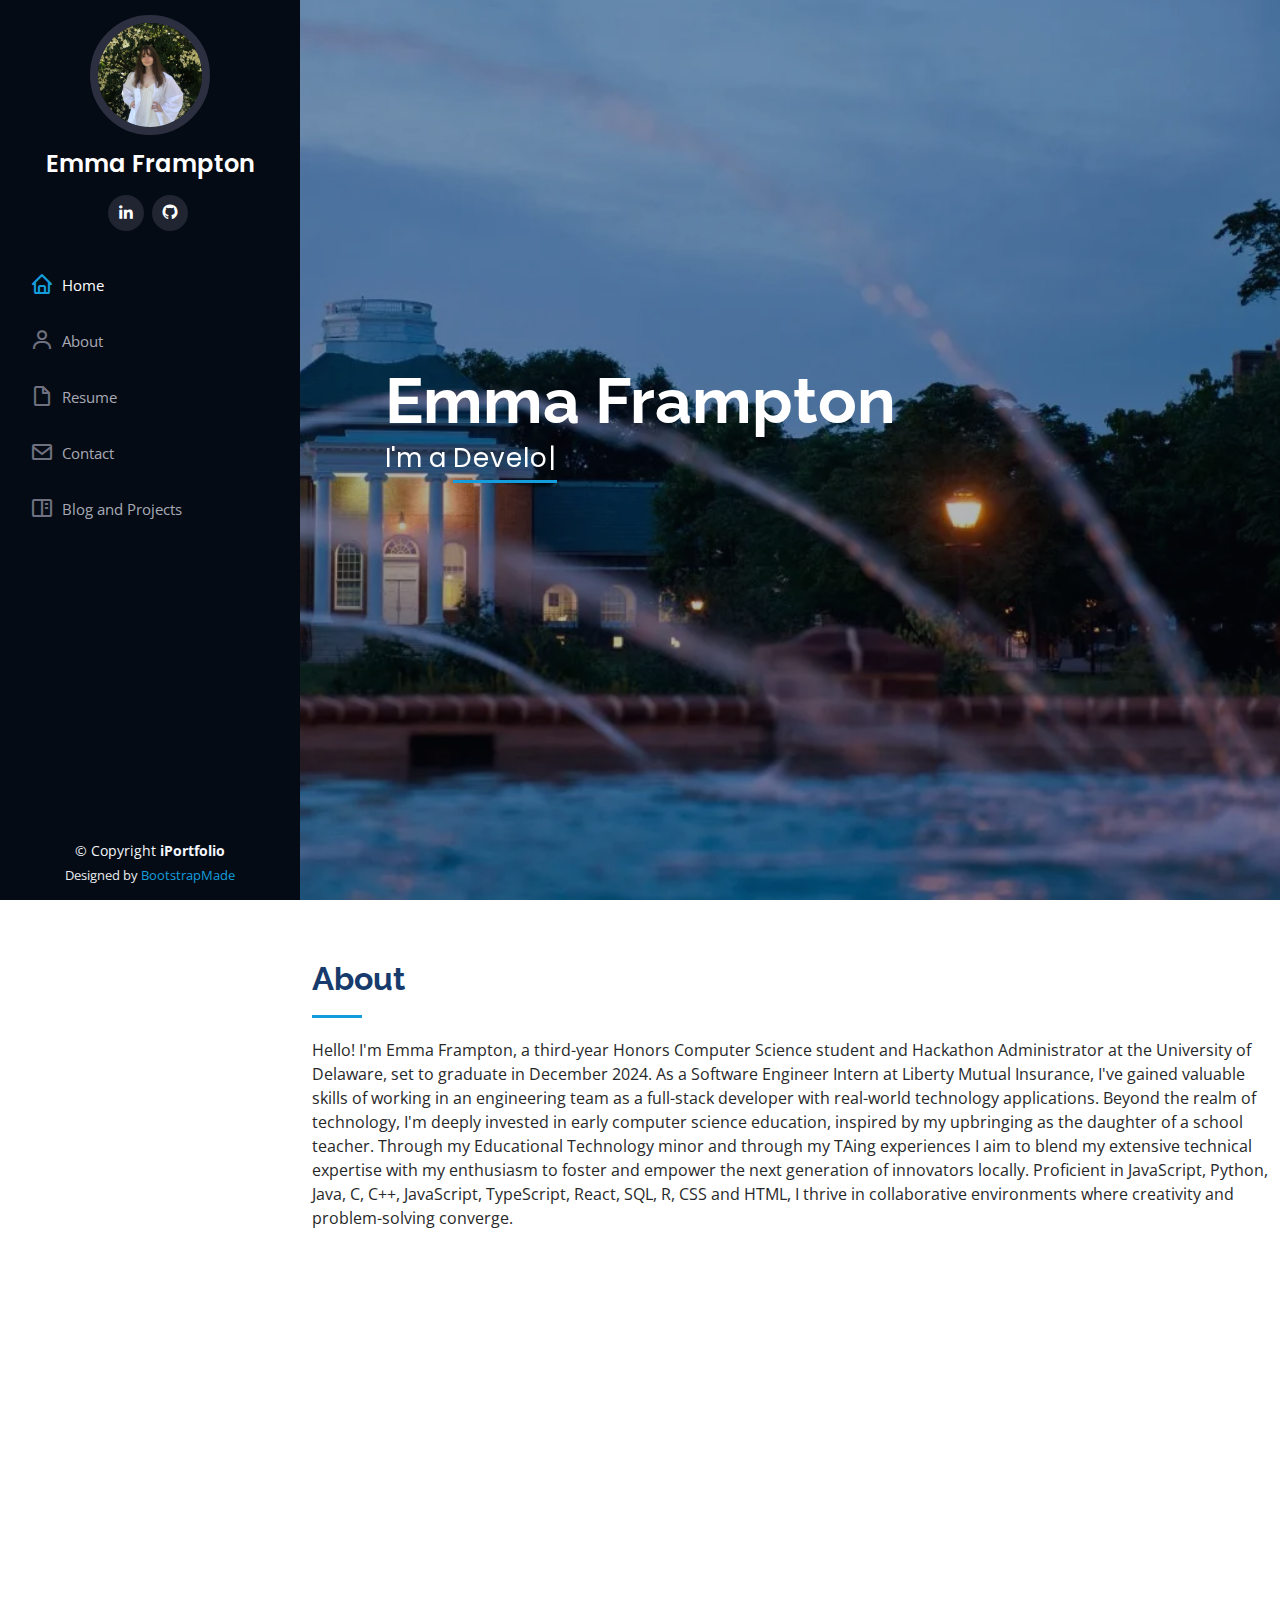
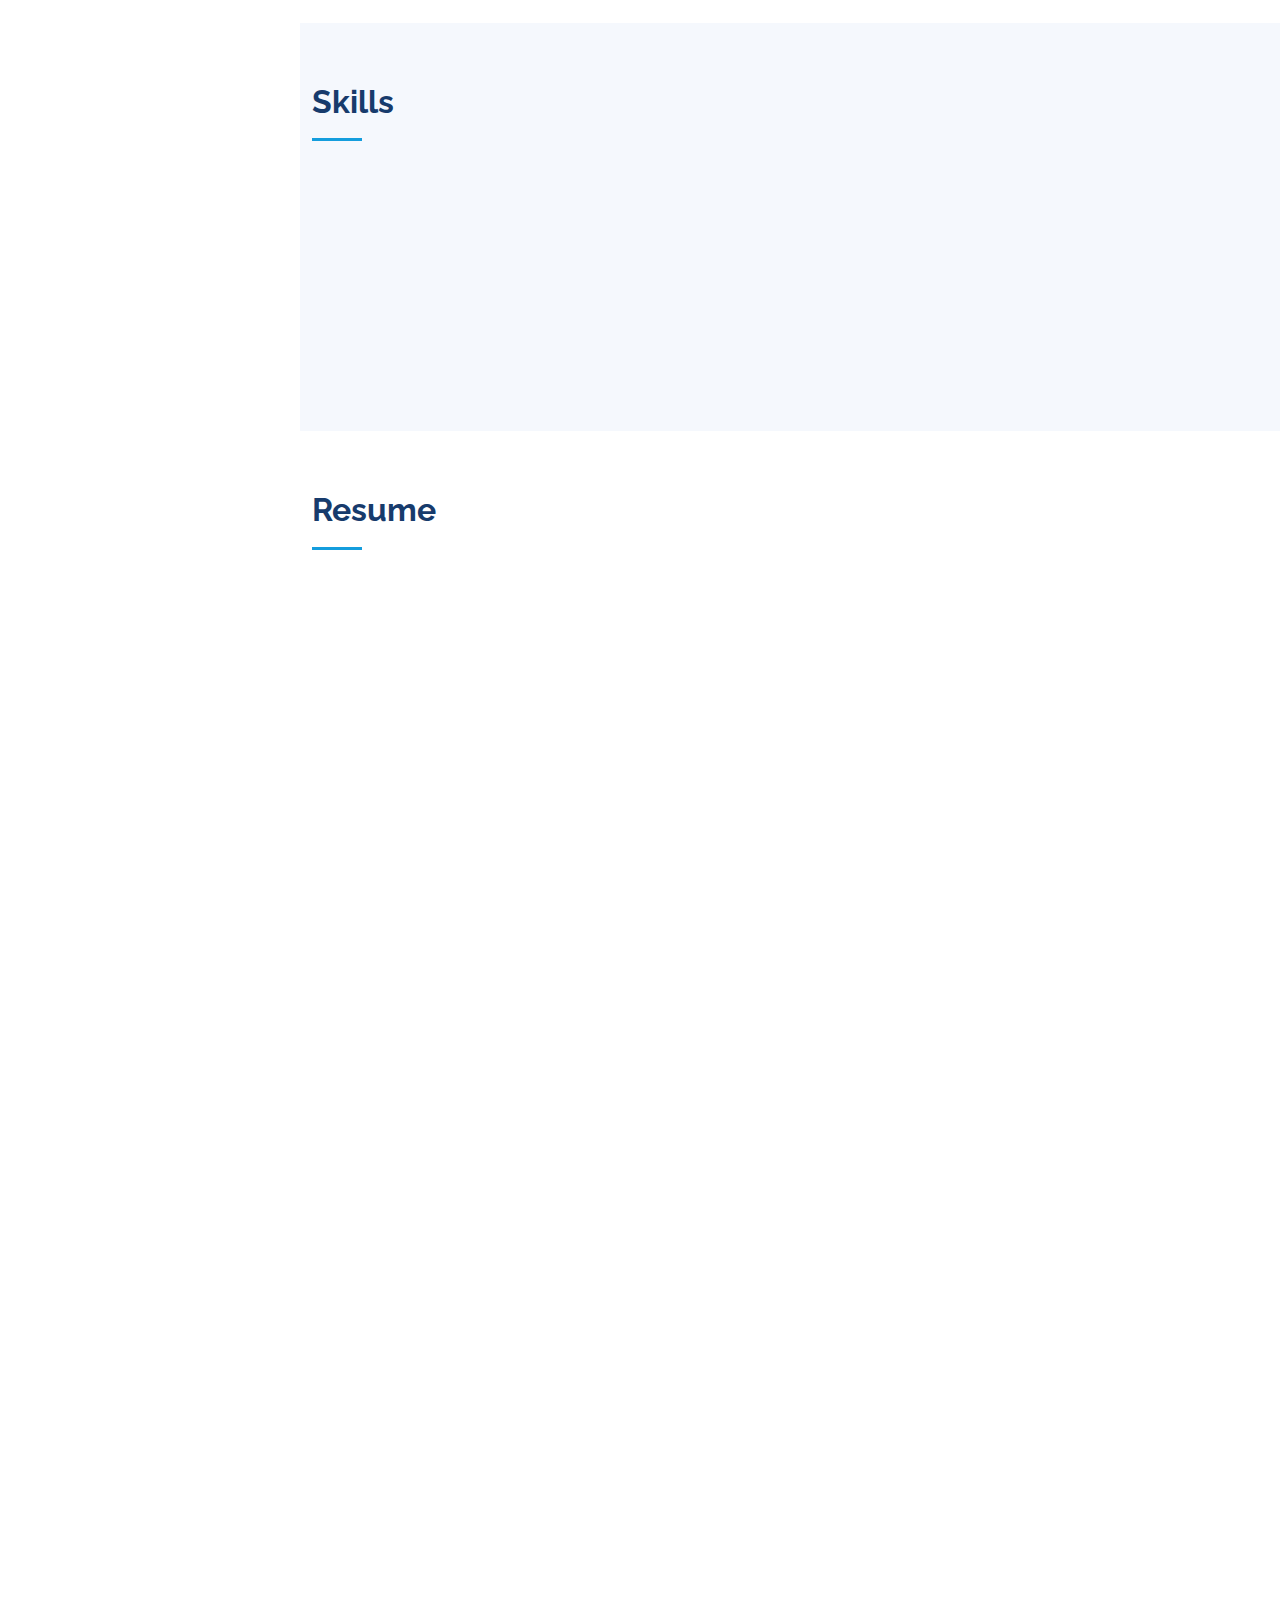
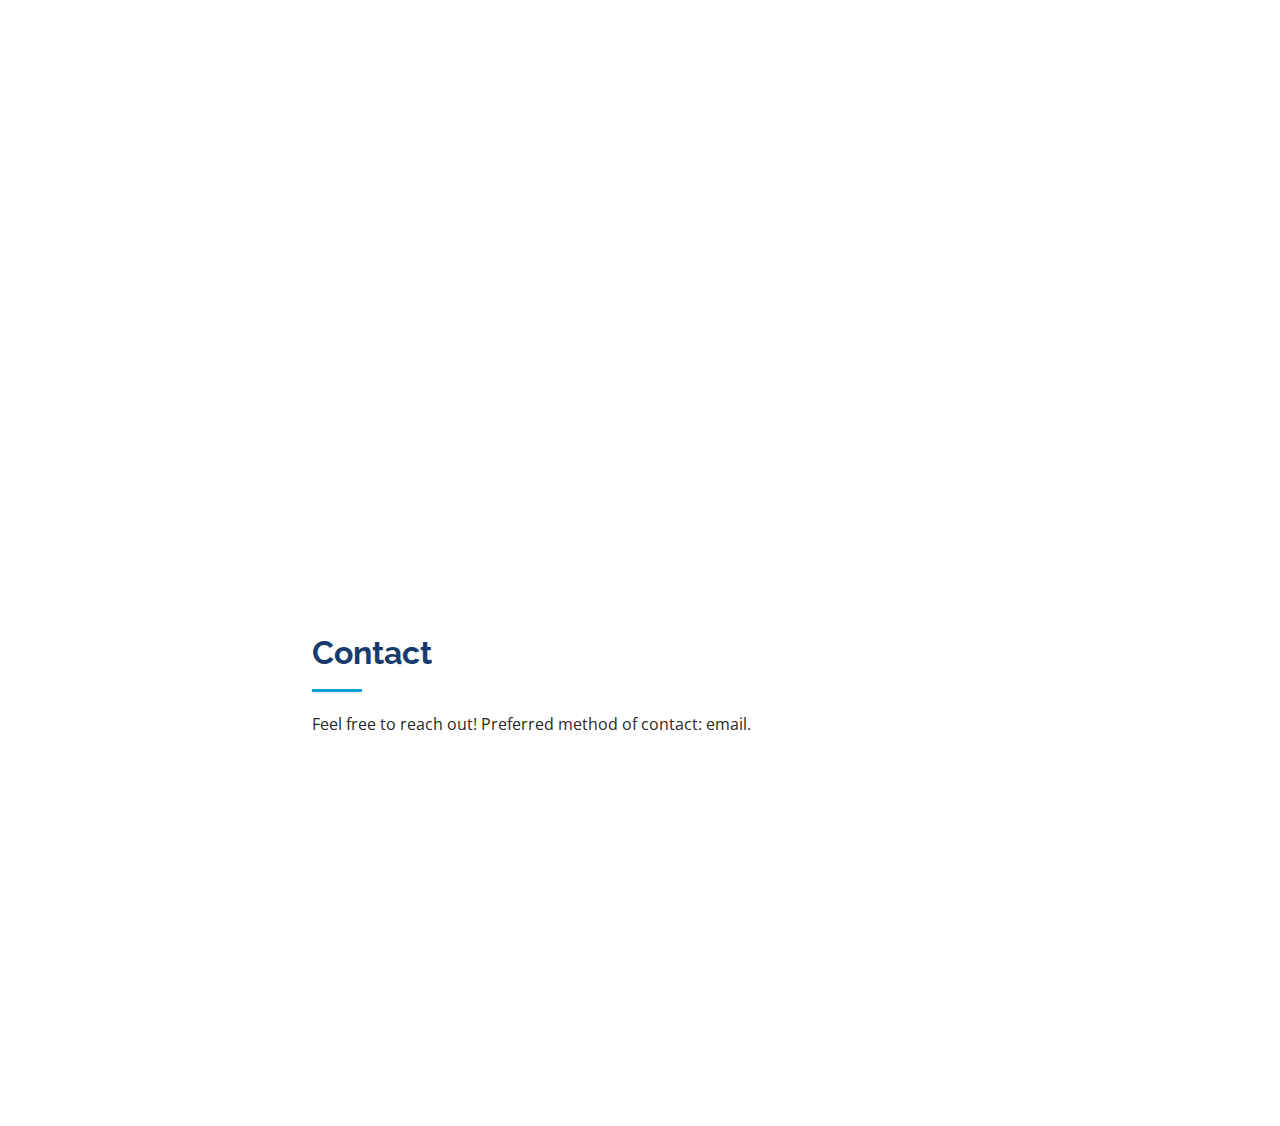
==== index.html @ 19842760 "fixed and updated resume pages" ====
<!DOCTYPE html>
<html lang="en">

<head>
  <meta charset="utf-8">
  <meta content="width=device-width, initial-scale=1.0" name="viewport">

  <title>Emma Frampton Website</title>
  <meta content="" name="description">
  <meta content="" name="keywords">

  <!-- Favicons -->
  <link href="assets/img/favicon.jpg" rel="icon">
  <link href="assets/img/apple-touch-icon.jpg" rel="apple-touch-icon">

  <!-- Google Fonts -->
  <link href="https://fonts.googleapis.com/css?family=Open+Sans:300,300i,400,400i,600,600i,700,700i|Raleway:300,300i,400,400i,500,500i,600,600i,700,700i|Poppins:300,300i,400,400i,500,500i,600,600i,700,700i" rel="stylesheet">

  <!-- Vendor CSS Files -->
  <link href="assets/vendor/aos/aos.css" rel="stylesheet">
  <link href="assets/vendor/bootstrap/css/bootstrap.min.css" rel="stylesheet">
  <link href="assets/vendor/bootstrap-icons/bootstrap-icons.css" rel="stylesheet">
  <link href="assets/vendor/boxicons/css/boxicons.min.css" rel="stylesheet">
  <link href="assets/vendor/glightbox/css/glightbox.min.css" rel="stylesheet">
  <link href="assets/vendor/swiper/swiper-bundle.min.css" rel="stylesheet">
  
  <!-- Template Main CSS File -->
  <link href="assets/css/style.css" rel="stylesheet">

  <!-- =======================================================
  * Template Name: iPortfolio - v3.9.0
  * Template URL: https://bootstrapmade.com/iportfolio-bootstrap-portfolio-websites-template/
  * Author: BootstrapMade.com
  * License: https://bootstrapmade.com/license/
  ======================================================== -->
</head>

<body>

  <!-- ======= Mobile nav toggle button ======= -->
  <i class="bi bi-list mobile-nav-toggle d-xl-none"></i>

  <!-- ======= Header ======= -->
  <header id="header">
    <div class="d-flex flex-column">

      <div class="profile">
        <img src="assets/img/profile-img.jpg" alt="" class="img-fluid rounded-circle">
        <h1 class="text-light"><a href="index.html">Emma Frampton</a></h1>
        <div class="social-links mt-3 text-center">
          <!-- <a href="#" class="instagram"><i class="bx bxl-instagram"></i></a> -->
          <a href="https://www.linkedin.com/in/emmaframpton/" class="linkedin"><i class="bx bxl-linkedin"></i></a>
          <a href="https://github.com/emmaframpton" class="github"><i class="bx bxl-github"></i></a>
        </div>
      </div>

      <nav id="navbar" class="nav-menu navbar">
        <ul>
          <li><a href="#hero" class="nav-link scrollto active"><i class="bx bx-home"></i> <span>Home</span></a></li>
          <li><a href="#about" class="nav-link scrollto"><i class="bx bx-user"></i> <span>About</span></a></li>
          <li><a href="#resume" class="nav-link"  class="nav-link scrollto"><i class="bx bx-file-blank"></i> <span>Resume</span></a></li>
          <!-- <li><a href="#blog" class="nav-link scrollto"><i class="bx bx-book-content"></i> <span>Blog</span></a></li> -->
          <li><a href="#contact" class="nav-link scrollto"><i class="bx bx-envelope"></i> <span>Contact</span></a></li>
          <li class="nav-item"><a class="nav-link" href="blog.html"><i class="bx bx-book-content"></i>Blog and Projects</a></li>
        </ul>
      </nav><!-- .nav-menu -->
    </div>
  </header><!-- End Header -->

  <!-- ======= Hero Section ======= -->
  <section id="hero" class="d-flex flex-column justify-content-center align-items-center">
    <div class="hero-container" data-aos="fade-in">
      <h1>Emma Frampton</h1>
      <p>I'm a <span class="typed" data-typed-items="Developer, Leader, Student, Computer Scientist"></span></p>
    </div>
  </section><!-- End Hero -->

  <main id="main">

    <!-- ======= About Section ======= -->
    <section id="about" class="about">
      <div class="container">

        <div class="section-title">
          <h2>About</h2>
          <p>Hello! I'm Emma Frampton, a third-year Honors Computer Science student and Hackathon Administrator at the University of Delaware, set to graduate in December 2024. 

            As a Software Engineer Intern at Liberty Mutual Insurance, I've gained valuable skills of working in an engineering team as a full-stack developer with real-world technology applications. Beyond the realm of technology, I'm deeply invested in early computer science education, inspired by my upbringing as the daughter of a school teacher. Through my Educational Technology minor and through my TAing experiences I aim to blend my extensive technical expertise with my enthusiasm to foster and empower the next generation of innovators locally.
            
            Proficient in JavaScript, Python, Java, C, C++, JavaScript, TypeScript, React, SQL, R, CSS and HTML, I thrive in collaborative environments where creativity and problem-solving converge. 
            </p>
        </div>

        <div class="row">
          <div class="col-lg-4" data-aos="fade-right">
            <img src="assets/img/profile-img.jpg" class="img-fluid" alt="">
          </div>
          <div class="col-lg-8 pt-4 pt-lg-0 content" data-aos="fade-left">
            <h3>Computer Scientist &amp; Web Developer.</h3>
            <p class="fst-italic">

            </p>
            <div class="row">
              <div class="col-lg-6">
                <ul>
                  <li><i class="bi bi-chevron-right"></i> <strong>Degree:</strong> <span>Computer Science B.S.</span></li>
                  <li><i class="bi bi-chevron-right"></i> <strong>Minor:</strong> <span>Educational Tecnology</span></li>
                </ul>
              </div>
              <div class="col-lg-6">
                <ul>
                  <li><i class="bi bi-chevron-right"></i> <strong>CPUs:</strong> <span><a href="https://sites.google.com/udel.edu/cpus/about-us">Newsletter Editor</a></span></li>
                  <li><i class="bi bi-chevron-right"></i> <strong>ACM-W:</strong> <span><a href="https://www.instagram.com/acmwud/?img_index=1">Vice President</a></span></li>
                </ul>
              </div>
            </div>
            <p>
              CPUs: Computing Promotions Undergraduate squad. ACM-W: Association for Computing Machinery - Women's Council.
            </p>
          </div>
        </div>

      </div>
    </section><!-- End About Section -->

    <!-- ======= Skills Section ======= -->
    <section id="skills" class="skills section-bg">
      <div class="container">

        <div class="section-title">
          <h2>Skills</h2>
        </div>

        <div class="row skills-content">

          <div class="col-lg-6" data-aos="fade-up">

            <div class="progress">
              <span class="skill">Python <i class="val">95%</i></span>
              <div class="progress-bar-wrap">
                <div class="progress-bar" role="progressbar" aria-valuenow="95" aria-valuemin="0" aria-valuemax="100"></div>
              </div>
            </div>

            <div class="progress">
              <span class="skill">Java <i class="val">90%</i></span>
              <div class="progress-bar-wrap">
                <div class="progress-bar" role="progressbar" aria-valuenow="90" aria-valuemin="0" aria-valuemax="100"></div>
              </div>
            </div>

            <div class="progress">
              <span class="skill">C <i class="val">75%</i></span>
              <div class="progress-bar-wrap">
                <div class="progress-bar" role="progressbar" aria-valuenow="75" aria-valuemin="0" aria-valuemax="100"></div>
              </div>
            </div>

          </div>

          <div class="col-lg-6" data-aos="fade-up" data-aos-delay="100">

            <div class="progress">
              <span class="skill">Google Suites <i class="val">100%</i></span>
              <div class="progress-bar-wrap">
                <div class="progress-bar" role="progressbar" aria-valuenow="100" aria-valuemin="0" aria-valuemax="100"></div>
              </div>
            </div>
            
            <div class="progress">
              <span class="skill">JavaScript <i class="val">85%</i></span>
              <div class="progress-bar-wrap">
                <div class="progress-bar" role="progressbar" aria-valuenow="85" aria-valuemin="0" aria-valuemax="100"></div>
              </div>
            </div>

            <div class="progress">
              <span class="skill">HTML <i class="val">75%</i></span>
              <div class="progress-bar-wrap">
                <div class="progress-bar" role="progressbar" aria-valuenow="75" aria-valuemin="0" aria-valuemax="100"></div>
              </div>
            </div>

          </div>

        </div>

      </div>
    </section><!-- End Skills Section -->

    <!-- ======= Resume Section ======= -->
    <section id="resume" class="resume">
      <div class="container">

        <div class="section-title">
          <h2>Resume</h2>
          <p></p>
        </div>

        <div class="row">
          <div class="col-lg-6" data-aos="fade-up">
            <h3 class="resume-title">Summary</h3>
            <div class="resume-item pb-0">
              <h4>Emma Frampton</h4>
              <p><em>Analytical and driven University of Delaware Honors College rising-senior, Current AAA Insurance Quality Assurance Engineer Intern. Computer Science Major. Experience in research, leadership, programming, community building, and engineering.  Demonstrates effective analytical, organizational, and problem-solving skills.</em></p>
              <ul>
                <li>Wilmington, DE</li>
                <li><a href="https://www.linkedin.com/in/emmaframpton/">LinkedIn</a></li>
                <li><a href="mailto:eframpt@udel.edu">eframpt@udel.edu</a></li>
              </ul>
            </div>
            <h3 class="resume-title">Education</h3>
            <div class="resume-item">
              <h4>Honors Bachelor of Science in Computer Science</h4>
              <h5>2021 - 2024</h5>
              <p><em>University of Delaware, Newark, DE</em></p>
              <p>Minor in Educational Technology</p>
              <li><i class="bi bi-chevron-right"></i> <strong>GPA:</strong> <span>3.82</span></li>
            </div>
            <h3 class="resume-title">Professional Experience</h3>
            <div class="resume-item">
              <h4>Quality Assurance Engineering Intern</h4>
              <h5>May 2024 - Present</h5>
              <p><em>CSAA Insurance Group (AAA Insurer), Wilmington, DE</em></p>
              <ul>
                <li>Working on the Billing and Claims services Mobilitas team</li>
                </ul>
            </div>
            <div class="resume-item">
              <h4>Software Engineering Intern</h4>
              <h5>June 2023 - August 2023</h5>
              <p><em>Liberty Mutual Insurance, Portsmouth, NH</em></p>
              <ul>
                <li>Spearheaded donor relations, secured $85,000 in contributions for the department through individual meetings</li>
                <li>Orchestrated monthly newsletters showcasing department achievements, upcoming community events, and valuable
                  resources for over 750 Computer Science and Information Sciences students and faculty
                </li>
                <li>Led tours for prospective College of Engineering students, providing informative guidance, and addressing inquiries                  </li>
              </ul>
          </div>
          </div>
          <div class="col-lg-6" data-aos="fade-up" data-aos-delay="100">
            <h3 class="resume-title">Professional Experience</h3>
            <div class="resume-item">
                <h4>Hackathon Administrator and Newsletter Manager</h4>
                <h5>April 2022 - Present</h5>
                <p><em>Computing Promotions Undergrad Squad (CPUs), Department of Computer & Information Sciences, Newark, DE</em></p>
                <ul>
                  <li>Spearheaded donor relations, secured $85,000 in contributions for the department through individual meetings</li>
                    <li>Orchestrated monthly newsletters showcasing department achievements, upcoming community events, and valuable
                      resources for over 750 Computer Science and Information Sciences students and faculty
                    </li>
                    <li>Led tours for prospective College of Engineering students, providing informative guidance, and addressing inquiries                  </li>
                  </ul>
              </div>
            <div class="resume-item">
              <h4>Undergraduate Researcher at the Computational Research and Programming Lab</h4>
              <h5>August 2022 - January 2023</h5>
              <p><em>OpenACC Validation & Verification Testsuite (OVV OpenACC V&V), Newark, DE</em></p>
              <ul>
                <li>Building a validation and a verification testsuite for the OpenACC Programming Model, tests for parallel compiler and runtime
                  errors rigorously, reports errors, and re-tests newer compiler versions for fixes</li>
                <li>Proofreads technically written research papers and posters</li>
              </ul>
            </div>
            <div class="resume-item">
              <h4>Honors Teaching Assistant</h4>
              <h5>August 2022 - Present</h5>
              <p><em>Department of Computer & Information Sciences, Newark, DE</em></p>
              <ul>
                <li>Leads a weekly labs for CISC108 Honors: Introduction to Computer Science (Python) for Computer Science majors</li>
                <li>Provides weekly office hours, leads a 75 minute lectured lab demonstration weekly, and grades Python activities and projects</li>
              </ul>
            </div>
            <div class="resume-item">
              <h4>Undergraduate Research Assisstant</h4>
              <h5>January 2022 - May 2022</h5>
              <p><em>SLAM Lab, Newark, DE</em></p>
              <ul>
                <li>Adapted and developed Java and Python (pandas, openpyxl) scripts for lab data number crunching</li>
                <li>Created documented tutorials to teach and allow non-technical students to run number crunching processes in the future</li>
                <li>Coded language video trials using Datavyu and ran four different types of virtual language learning studies</li>
              </ul>
            </div>
          </div>
        </div>

      </div>
    </section><!-- End Resume Section -->

    <!-- ======= About Me Section ======= -->
  <!-- 
    <section id="portfolio" class="portfolio section-bg">
      <div class="container">

        <div class="section-title">
          <h2>About me</h2>
          <p>Outside of programming, I enjoy all things food. I am almost always planning a meal, eating out with friends, or
            stress-baking cookies. <strong>Fun fact</strong>, I was almost was a music major with a concentration in Oboe 
            Performance before I took my first Computer Science class and fell in love with computing. I am very interested 
            in music analytics and frequently share music with friends through a platform called <a href="https://www.last.fm/user/emmaframpt">Last.fm</a>. 
            Finally, I enjoy spending time outside biking, reading in a hammock, or hiking. I am hoping to go on a
             100km cycling marathon this upcoming summer!</p>
        </div>

        <div class="row" data-aos="fade-up">
          <div class="col-lg-12 d-flex justify-content-center">
            <ul id="portfolio-flters">
              <li data-filter="*" class="filter-active">All</li>
              <li data-filter=".filter-app">Biking/Hiking</li>
              <li data-filter=".filter-card">Food</li>
              <li data-filter=".filter-web">Music</li>
            </ul>
          </div>
        </div>

        <div class="row portfolio-container" data-aos="fade-up" data-aos-delay="100">

          <div class="col-lg-4 col-md-6 portfolio-item filter-app">
            <div class="portfolio-wrap">
              <img src="assets/img/portfolio/portfolio-1.jpg" class="img-fluid" alt="">
              <div class="portfolio-links">
                <a href="assets/img/portfolio/portfolio-1.jpg" data-gallery="portfolioGallery" class="portfolio-lightbox" title="Rocket, my English Springer Spaniel"><i class="bx bx-plus"></i></a>
                <a href="portfolio-details.html" title="More Details"><i class="bx bx-link"></i></a>
              </div>
            </div>
          </div>

          <div class="col-lg-4 col-md-6 portfolio-item filter-card">
            <div class="portfolio-wrap">
              <img src="assets/img/portfolio/portfolio-2.jpg" class="img-fluid" alt="">
              <div class="portfolio-links">
                <a href="assets/img/portfolio/portfolio-2.jpg" data-gallery="portfolioGallery" class="portfolio-lightbox" title="Homemade Chocolate Chip cookies from https://joyfoodsunshine.com/the-most-amazing-chocolate-chip-cookies/"><i class="bx bx-plus"></i></a>
                <a href="portfolio-details.html" title="More Details"><i class="bx bx-link"></i></a>
              </div>
            </div>
          </div>

          <div class="col-lg-4 col-md-6 portfolio-item filter-app">
            <div class="portfolio-wrap">
              <img src="assets/img/portfolio/portfolio-3.jpg" class="img-fluid" alt="">
              <div class="portfolio-links">
                <a href="assets/img/portfolio/portfolio-3.jpg" data-gallery="portfolioGallery" class="portfolio-lightbox" title="Ireland 2018"><i class="bx bx-plus"></i></a>
                <a href="portfolio-details.html" title="More Details"><i class="bx bx-link"></i></a>
              </div>
            </div>
          </div>

          <div class="col-lg-4 col-md-6 portfolio-item filter-card">
            <div class="portfolio-wrap">
              <img src="assets/img/portfolio/portfolio-4.jpg" class="img-fluid" alt="">
              <div class="portfolio-links">
                <a href="assets/img/portfolio/portfolio-4.jpg" data-gallery="portfolioGallery" class="portfolio-lightbox" title="Philidelphia Dim Sum"><i class="bx bx-plus"></i></a>
                <a href="portfolio-details.html" title="More Details"><i class="bx bx-link"></i></a>
              </div>
            </div>
          </div>

          <div class="col-lg-4 col-md-6 portfolio-item filter-card">
            <div class="portfolio-wrap">
              <img src="assets/img/portfolio/portfolio-5.jpg" class="img-fluid" alt="">
              <div class="portfolio-links">
                <a href="assets/img/portfolio/portfolio-5.jpg" data-gallery="portfolioGallery" class="portfolio-lightbox" title="Salad from Terrain in Glen Mills, PA"><i class="bx bx-plus"></i></a>
                <a href="portfolio-details.html" title="More Details"><i class="bx bx-link"></i></a>
              </div>
            </div>
          </div>

          <div class="col-lg-4 col-md-6 portfolio-item filter-card">
            <div class="portfolio-wrap">
              <img src="assets/img/portfolio/portfolio-6.jpg" class="img-fluid" alt="">
              <div class="portfolio-links">
                <a href="assets/img/portfolio/portfolio-6.jpg" data-gallery="portfolioGallery" class="portfolio-lightbox" title="Shrimp Green Goddess Mix made with my mom"><i class="bx bx-plus"></i></a>
                <a href="portfolio-details.html" title="More Details"><i class="bx bx-link"></i></a>
              </div>
            </div>
          </div>

          <div class="col-lg-4 col-md-6 portfolio-item filter-web">
            <div class="portfolio-wrap">
              <img src="assets/img/portfolio/portfolio-7.jpg" class="img-fluid" alt="">
              <div class="portfolio-links">
                <a href="assets/img/portfolio/portfolio-7.jpg" data-gallery="portfolioGallery" class="portfolio-lightbox" title="Faye Webster, Philadelphia 08/20/2022"><i class="bx bx-plus"></i></a>
                <a href="portfolio-details.html" title="More Details"><i class="bx bx-link"></i></a>
              </div>
            </div>
          </div>

          <div class="col-lg-4 col-md-6 portfolio-item filter-web">
            <div class="portfolio-wrap">
              <img src="assets/img/portfolio/portfolio-8.jpg" class="img-fluid" alt="">
              <div class="portfolio-links">
                <a href="assets/img/portfolio/portfolio-8.jpg" data-gallery="portfolioGallery" class="portfolio-lightbox" title="Sterolab, Philadelphia 10/07/2022"><i class="bx bx-plus"></i></a>
                <a href="portfolio-details.html" title="More Details"><i class="bx bx-link"></i></a>
              </div>
            </div>
          </div>

          <div class="col-lg-4 col-md-6 portfolio-item filter-web">
            <div class="portfolio-wrap">
              <img src="assets/img/portfolio/portfolio-9.jpg" class="img-fluid" alt="">
              <div class="portfolio-links">
                <a href="assets/img/portfolio/portfolio-9.jpg" data-gallery="portfolioGallery" class="portfolio-lightbox" title="Clairo, Philadelphia 7/09/2022"><i class="bx bx-plus"></i></a>
                <a href="portfolio-details.html" title="More Details"><i class="bx bx-link"></i></a>
              </div>
            </div>
          </div>

        </div>

      </div>
    </section>--><!-- End About Me Section -->

    <!-- ======= Contact Section ======= -->
    <section id="contact" class="contact">
      <div class="container">
        <div class="section-title">
          <h2>Contact</h2>
          <p>Feel free to reach out! Preferred method of contact: email.</p>
        </div>
        <div class="row" data-aos="fade-in">
          <div class="col-lg-5 d-flex align-items-stretch">
            <div class="info">
              <div class="address">
                <i class="bi bi-geo-alt"></i>
                <h4>Location:</h4>
                <p>Philadelphia, PA</p>
              </div>

              <div class="email">
                <i class="bi bi-envelope"></i>
                <h4>Email:</h4>
                <p><a href="mailto:eframpt@udel.edu">eframpt@udel.edu</a></p>
              </div>
            </div>
          </div>
          <div class="col-lg-7 mt-5 mt-lg-0 d-flex align-items-stretch">
              <div class="social-links mt-4 text-center">
                <a href="https://www.linkedin.com/in/emmaframpton/" class="linkedin"><img src="https://cdn.worldvectorlogo.com/logos/linkedin-icon-2.svg" width="190" height="190" /></a>
                <a href="https://github.com/emmaframpton" class="github"><img src="https://github.githubassets.com/images/modules/logos_page/GitHub-Mark.png" width="190" height="190"/></a>
              </div>
          </div>
        </div>
      </div>
    </section><!-- End Contact Section -->

  </main><!-- End #main -->

  <!-- ======= Footer ======= -->
  <footer id="footer">
    <div class="container">
      <div class="copyright">
        &copy; Copyright <strong><span>iPortfolio</span></strong>
      </div>
      <div class="credits">
        <!-- All the links in the footer should remain intact. -->
        <!-- You can delete the links only if you purchased the pro version. -->
        <!-- Licensing information: https://bootstrapmade.com/license/ -->
        <!-- Purchase the pro version with working PHP/AJAX contact form: https://bootstrapmade.com/iportfolio-bootstrap-portfolio-websites-template/ -->
        Designed by <a href="https://bootstrapmade.com/">BootstrapMade</a>
      </div>
    </div>
  </footer><!-- End  Footer -->

  <a href="#" class="back-to-top d-flex align-items-center justify-content-center"><i class="bi bi-arrow-up-short"></i></a>

  <!-- Vendor JS Files -->
  <script src="assets/vendor/purecounter/purecounter_vanilla.js"></script>
  <script src="assets/vendor/aos/aos.js"></script>
  <script src="assets/vendor/bootstrap/js/bootstrap.bundle.min.js"></script>
  <script src="assets/vendor/glightbox/js/glightbox.min.js"></script>
  <script src="assets/vendor/isotope-layout/isotope.pkgd.min.js"></script>
  <script src="assets/vendor/swiper/swiper-bundle.min.js"></script>
  <script src="assets/vendor/typed.js/typed.min.js"></script>
  <script src="assets/vendor/waypoints/noframework.waypoints.js"></script>
  <script src="assets/vendor/php-email-form/validate.js"></script>

  <!-- Template Main JS File -->
  <script src="assets/js/main.js"></script>

</body>

</html>
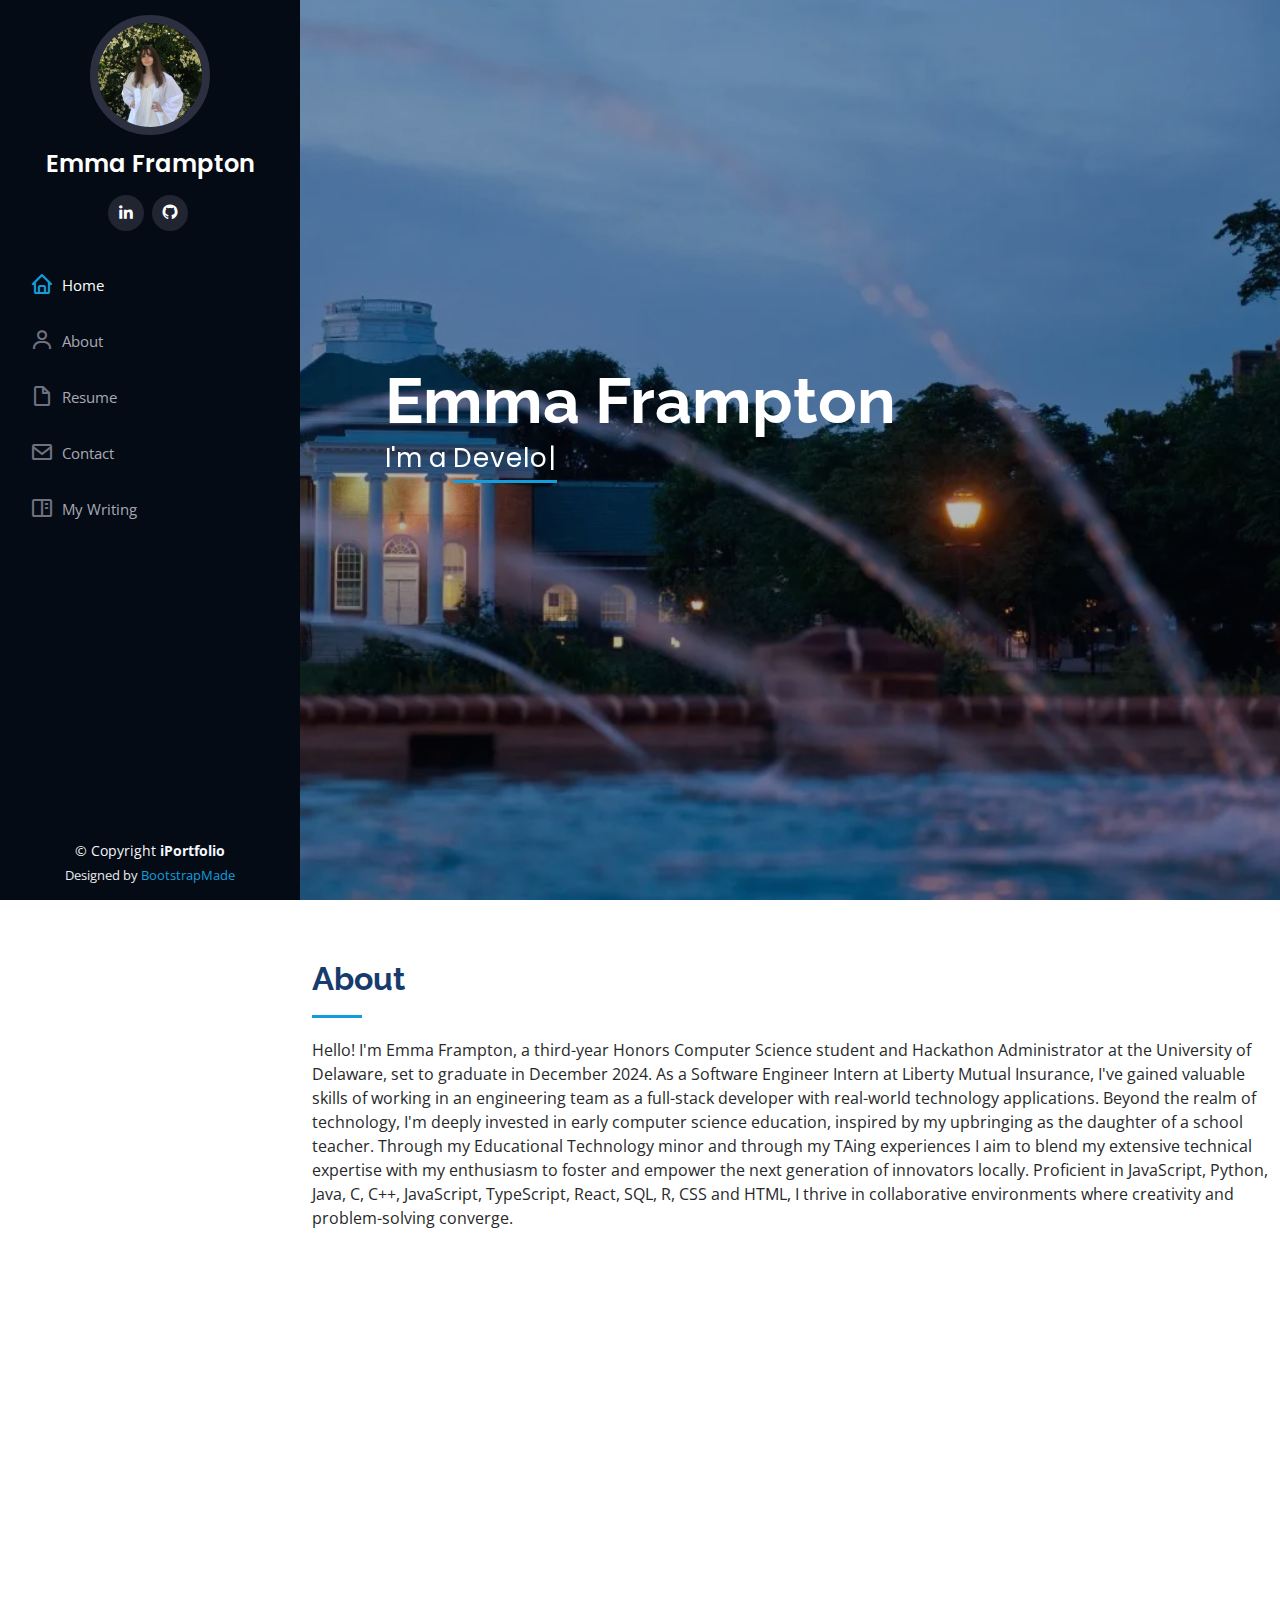
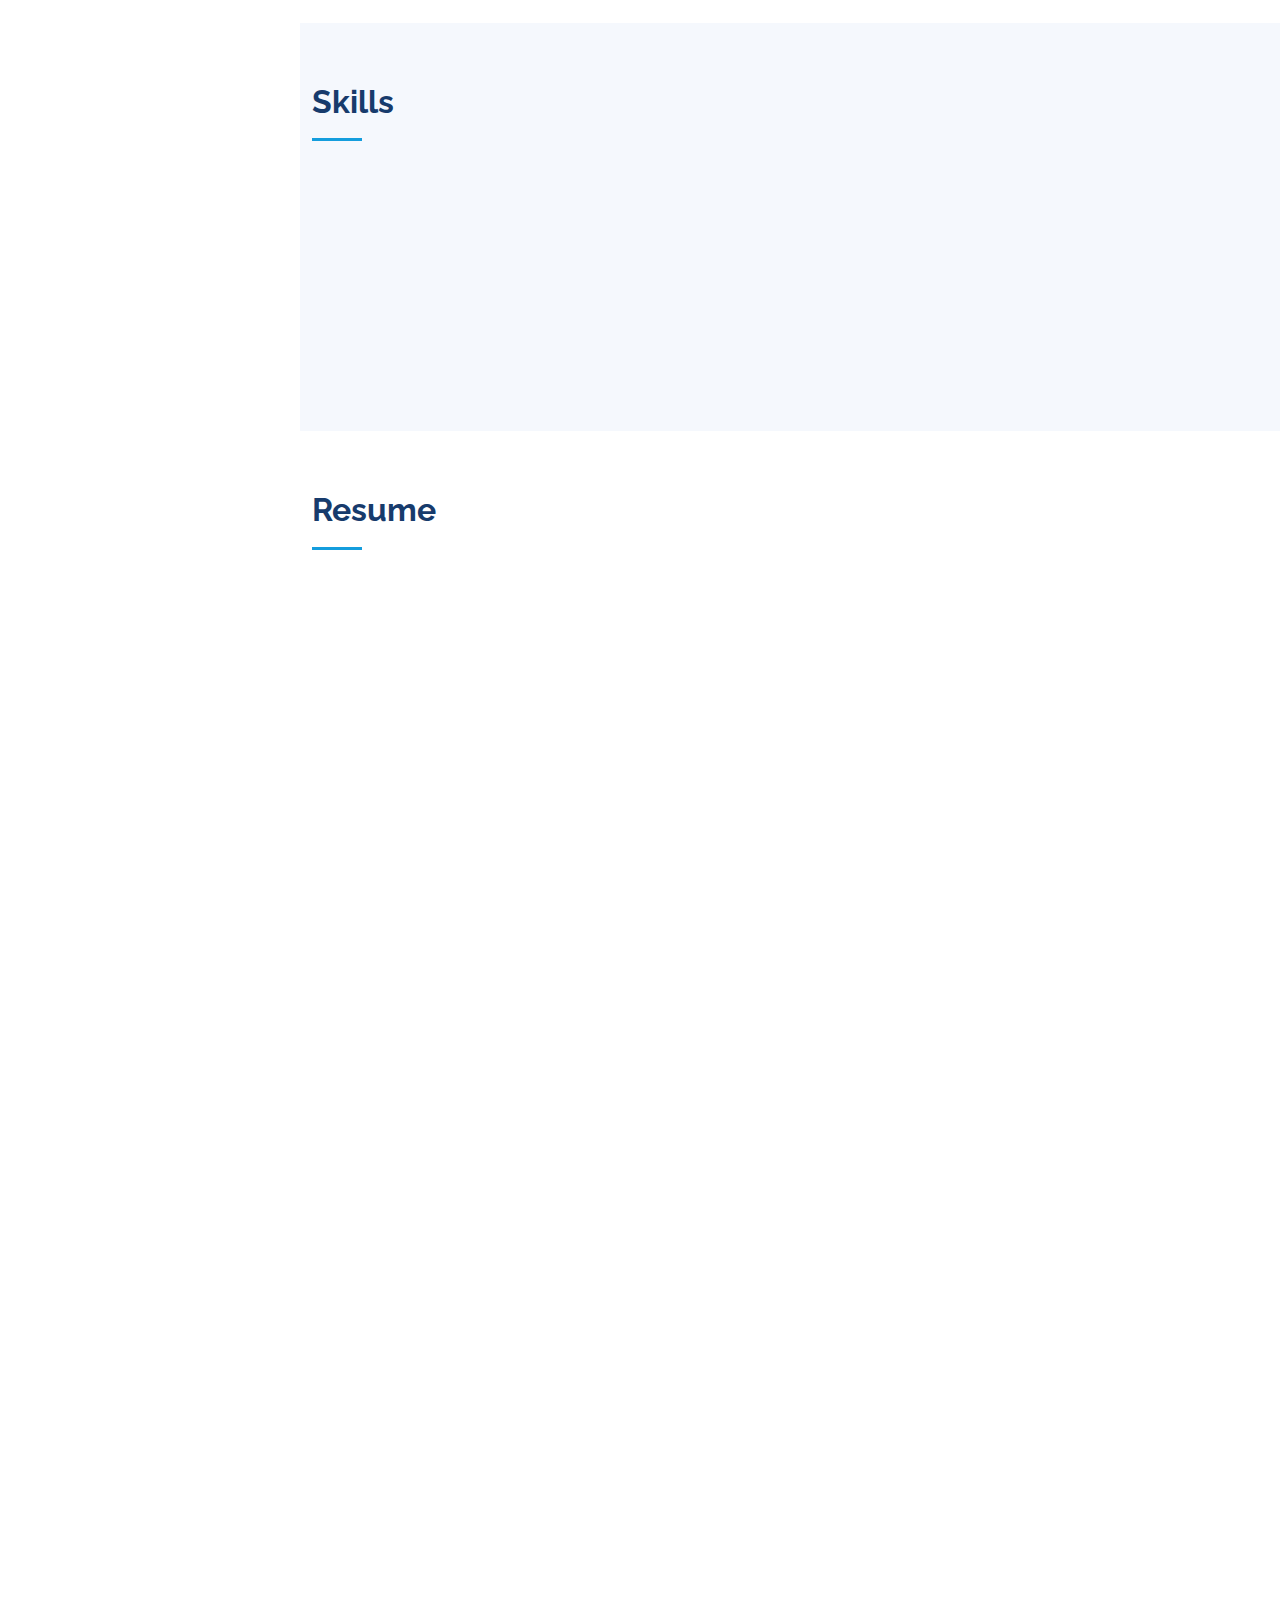
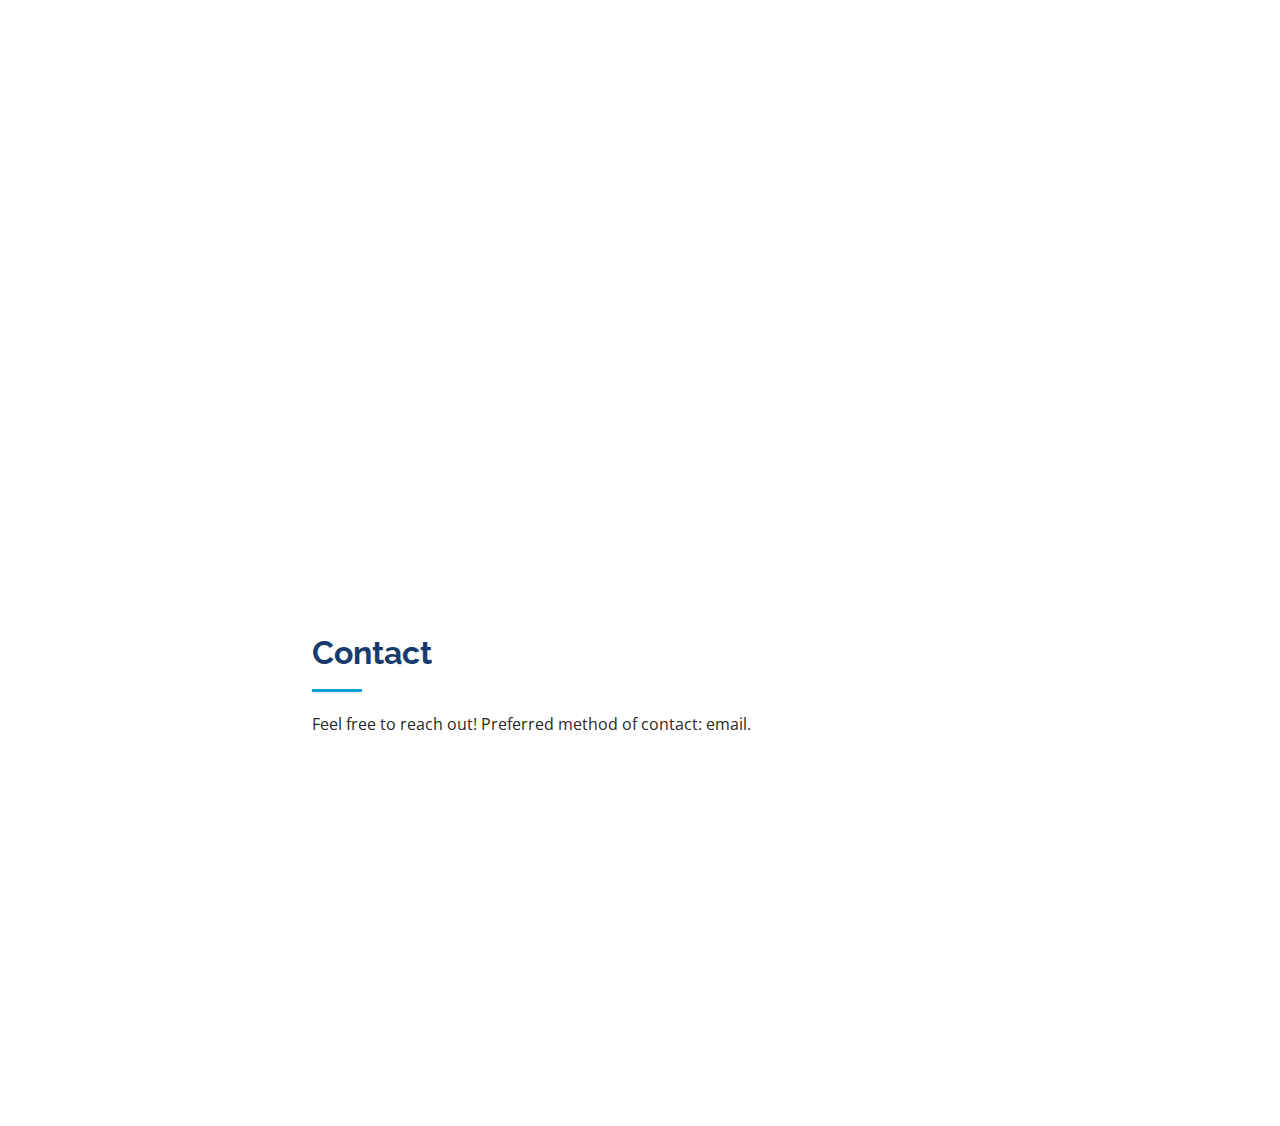
==== commit 22efb649: "added writing docs" ====
--- a/index.html
+++ b/index.html
@@ -61,7 +61,7 @@
           <li><a href="#resume" class="nav-link"  class="nav-link scrollto"><i class="bx bx-file-blank"></i> <span>Resume</span></a></li>
           <!-- <li><a href="#blog" class="nav-link scrollto"><i class="bx bx-book-content"></i> <span>Blog</span></a></li> -->
           <li><a href="#contact" class="nav-link scrollto"><i class="bx bx-envelope"></i> <span>Contact</span></a></li>
-          <li class="nav-item"><a class="nav-link" href="blog.html"><i class="bx bx-book-content"></i>Blog and Projects</a></li>
+          <li class="nav-item"><a class="nav-link" href="blog.html"><i class="bx bx-book-content"></i>My Writing</a></li>
         </ul>
       </nav><!-- .nav-menu -->
     </div>
@@ -436,8 +436,9 @@
           </div>
           <div class="col-lg-7 mt-5 mt-lg-0 d-flex align-items-stretch">
               <div class="social-links mt-4 text-center">
-                <a href="https://www.linkedin.com/in/emmaframpton/" class="linkedin"><img src="https://cdn.worldvectorlogo.com/logos/linkedin-icon-2.svg" width="190" height="190" /></a>
-                <a href="https://github.com/emmaframpton" class="github"><img src="https://github.githubassets.com/images/modules/logos_page/GitHub-Mark.png" width="190" height="190"/></a>
+                <a href="https://www.linkedin.com/in/emmaframpton/" class="linkedin"><img src="https://cdn.worldvectorlogo.com/logos/linkedin-icon-2.svg" width="150" height="150" /></a>
+                <a href="https://github.com/emmaframpton" class="github"><img src="https://github.githubassets.com/images/modules/logos_page/GitHub-Mark.png" width="150" height="150"/></a>
+                <a href="FramptonEmmaResume (1).pdf" class="resume"><img src="https://cdn-icons-png.freepik.com/512/8050/8050084.png" width="150" height="150"/></a>
               </div>
           </div>
         </div>
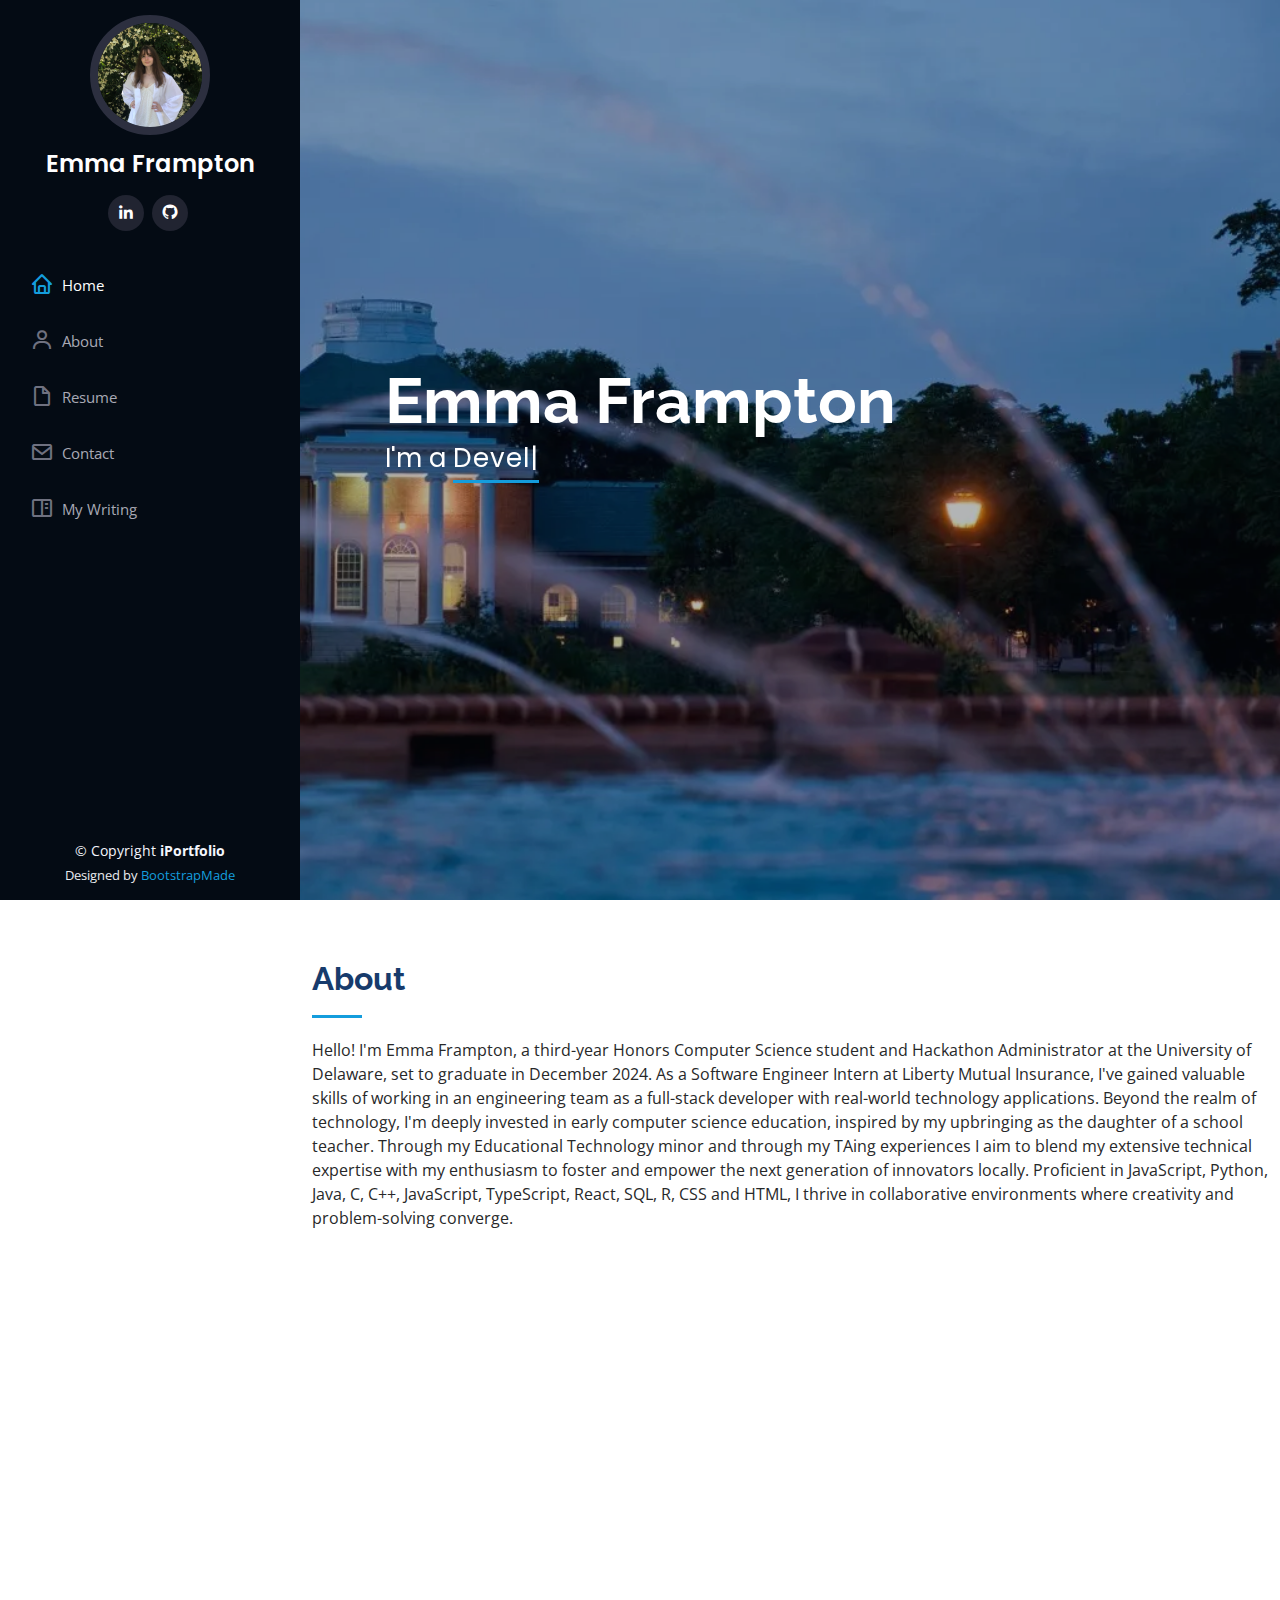
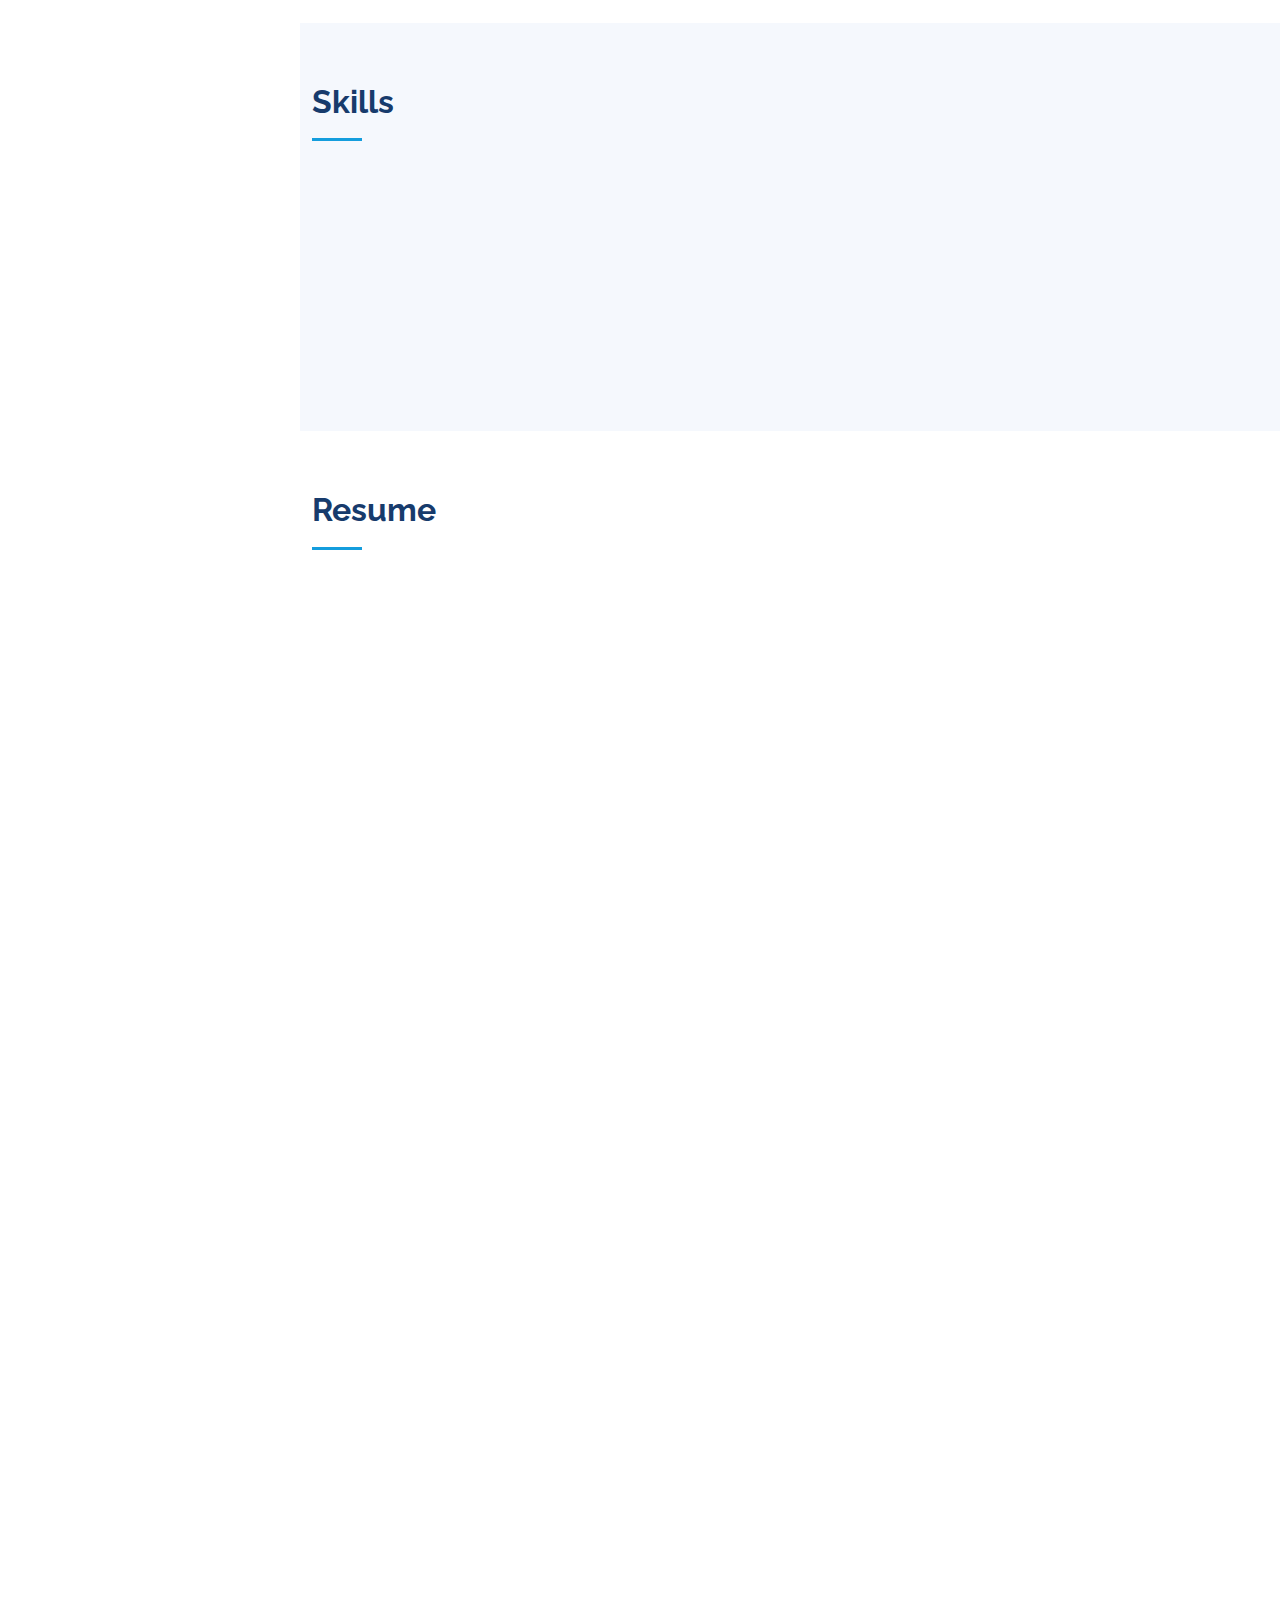
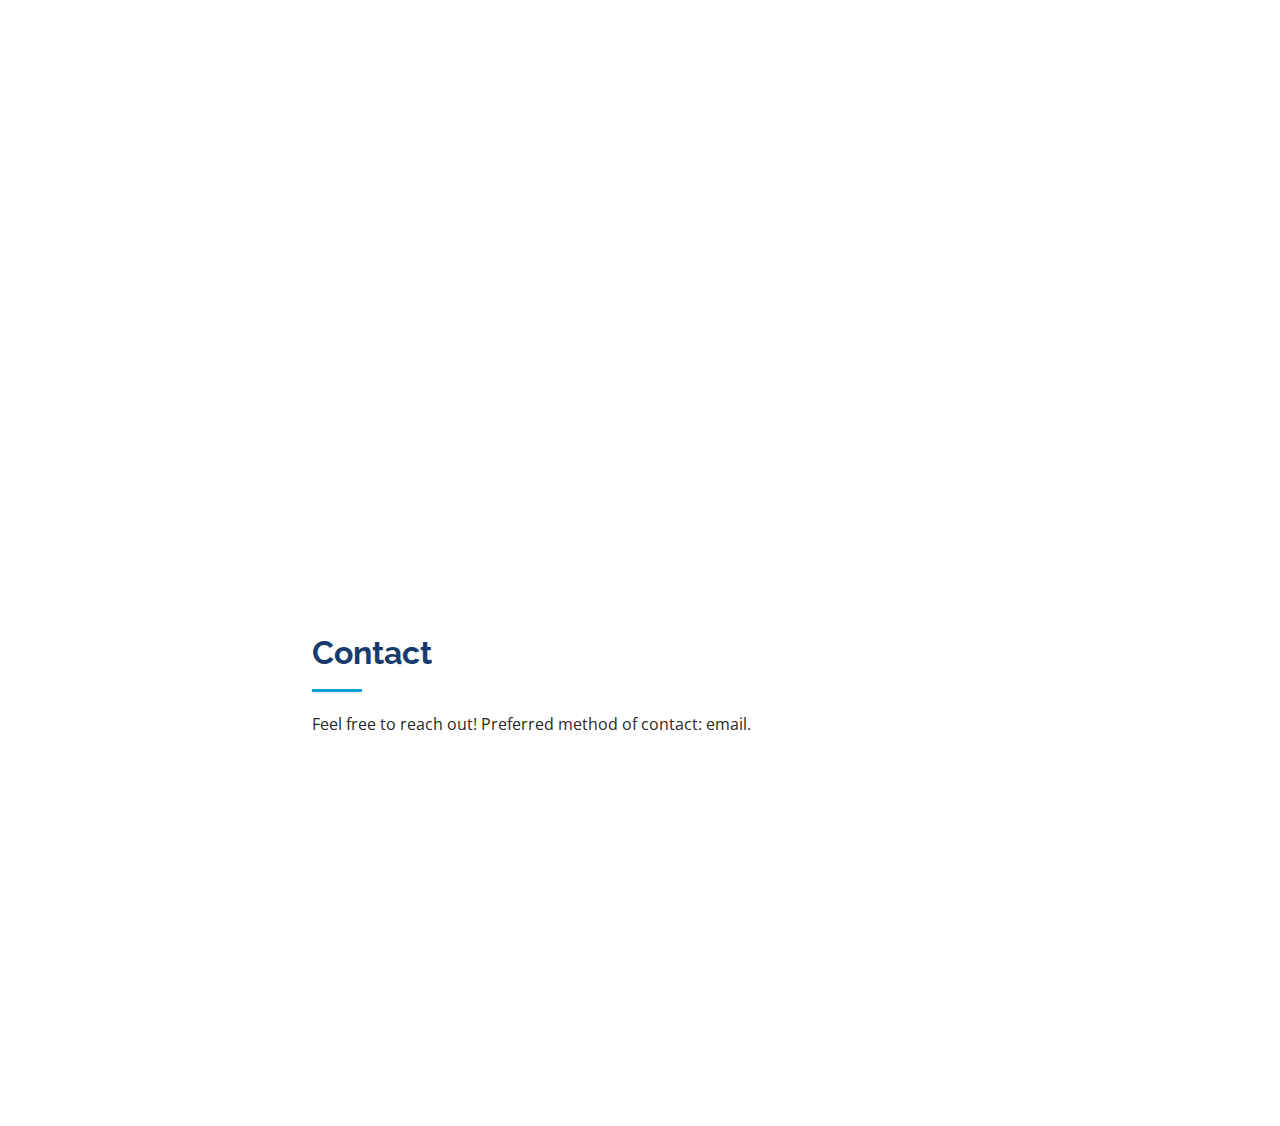
==== commit 307d5b3c: "fix nav bar" ====
--- a/index.html
+++ b/index.html
@@ -205,8 +205,7 @@
               <p><em>Analytical and driven University of Delaware Honors College rising-senior, Current AAA Insurance Quality Assurance Engineer Intern. Computer Science Major. Experience in research, leadership, programming, community building, and engineering.  Demonstrates effective analytical, organizational, and problem-solving skills.</em></p>
               <ul>
                 <li>Wilmington, DE</li>
-                <li><a href="https://www.linkedin.com/in/emmaframpton/">LinkedIn</a></li>
-                <li><a href="mailto:eframpt@udel.edu">eframpt@udel.edu</a></li>
+                <!--github and mail-->
               </ul>
             </div>
             <h3 class="resume-title">Education</h3>
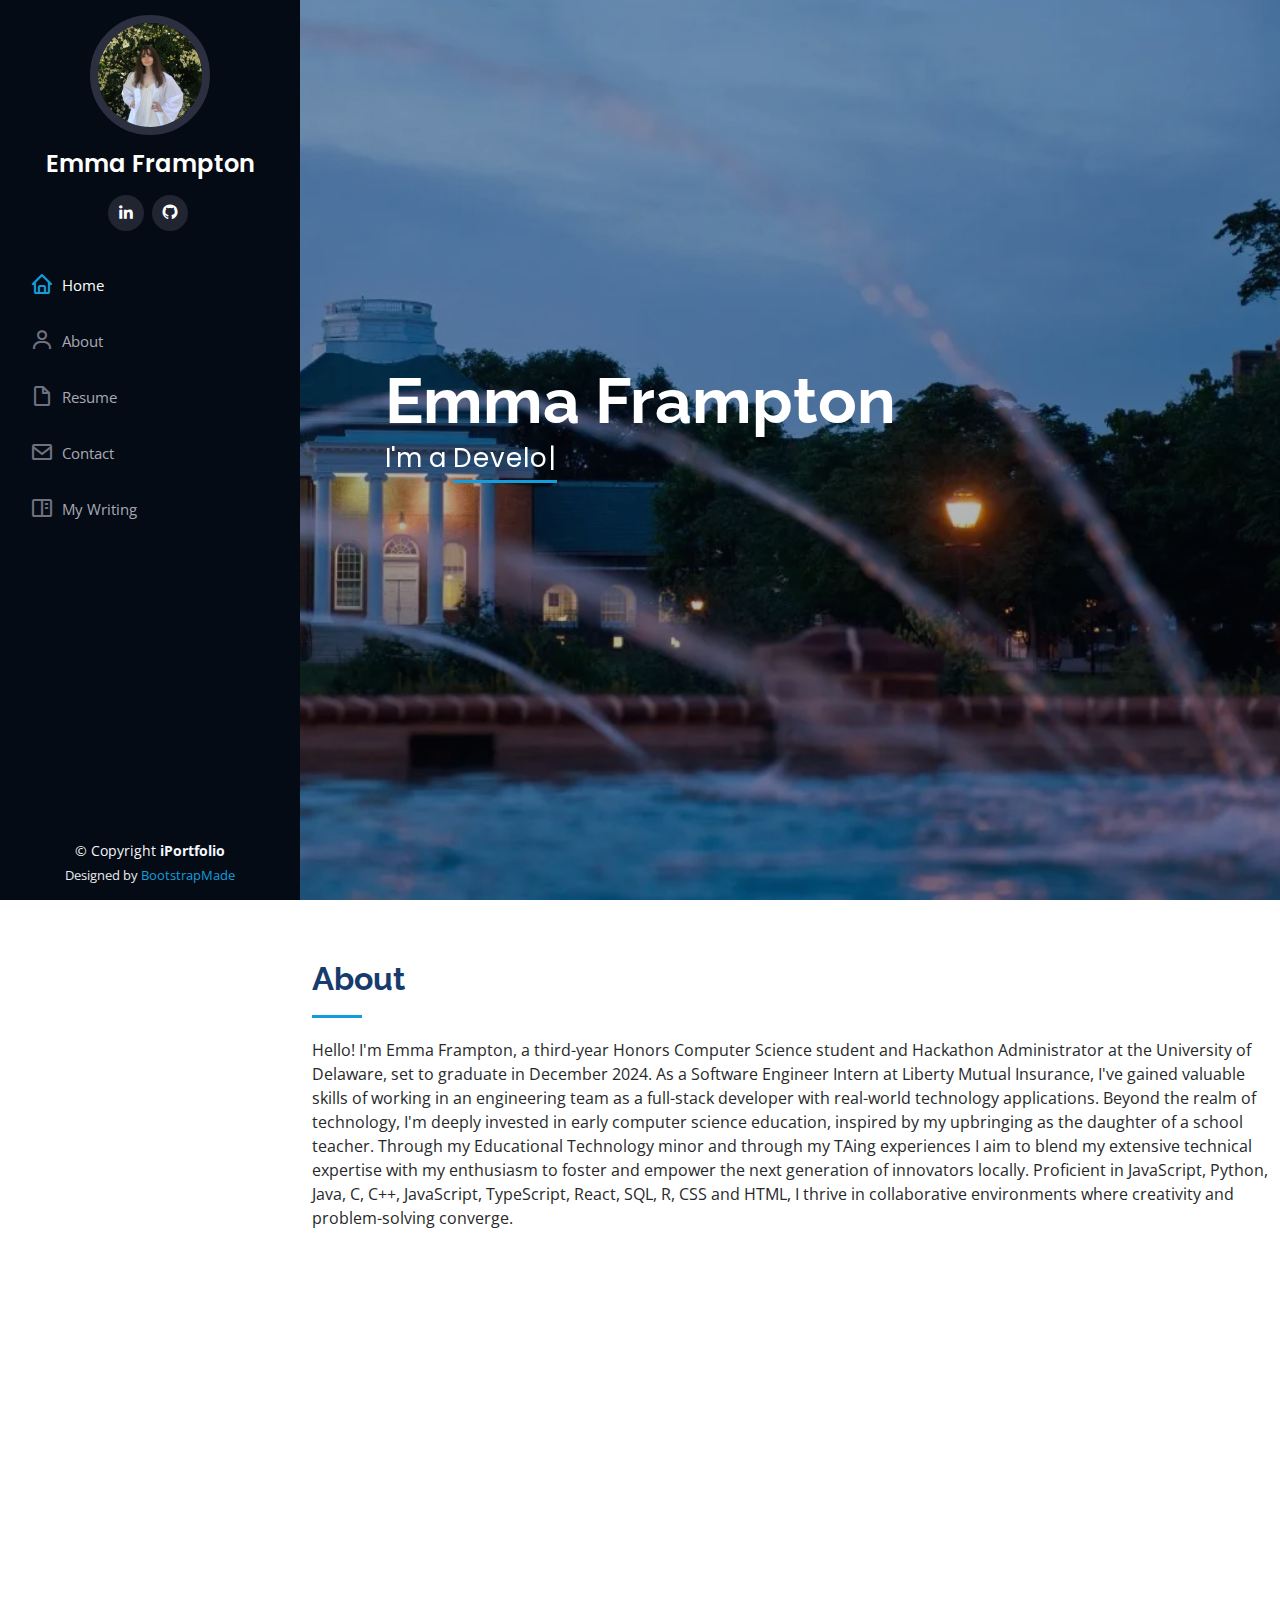
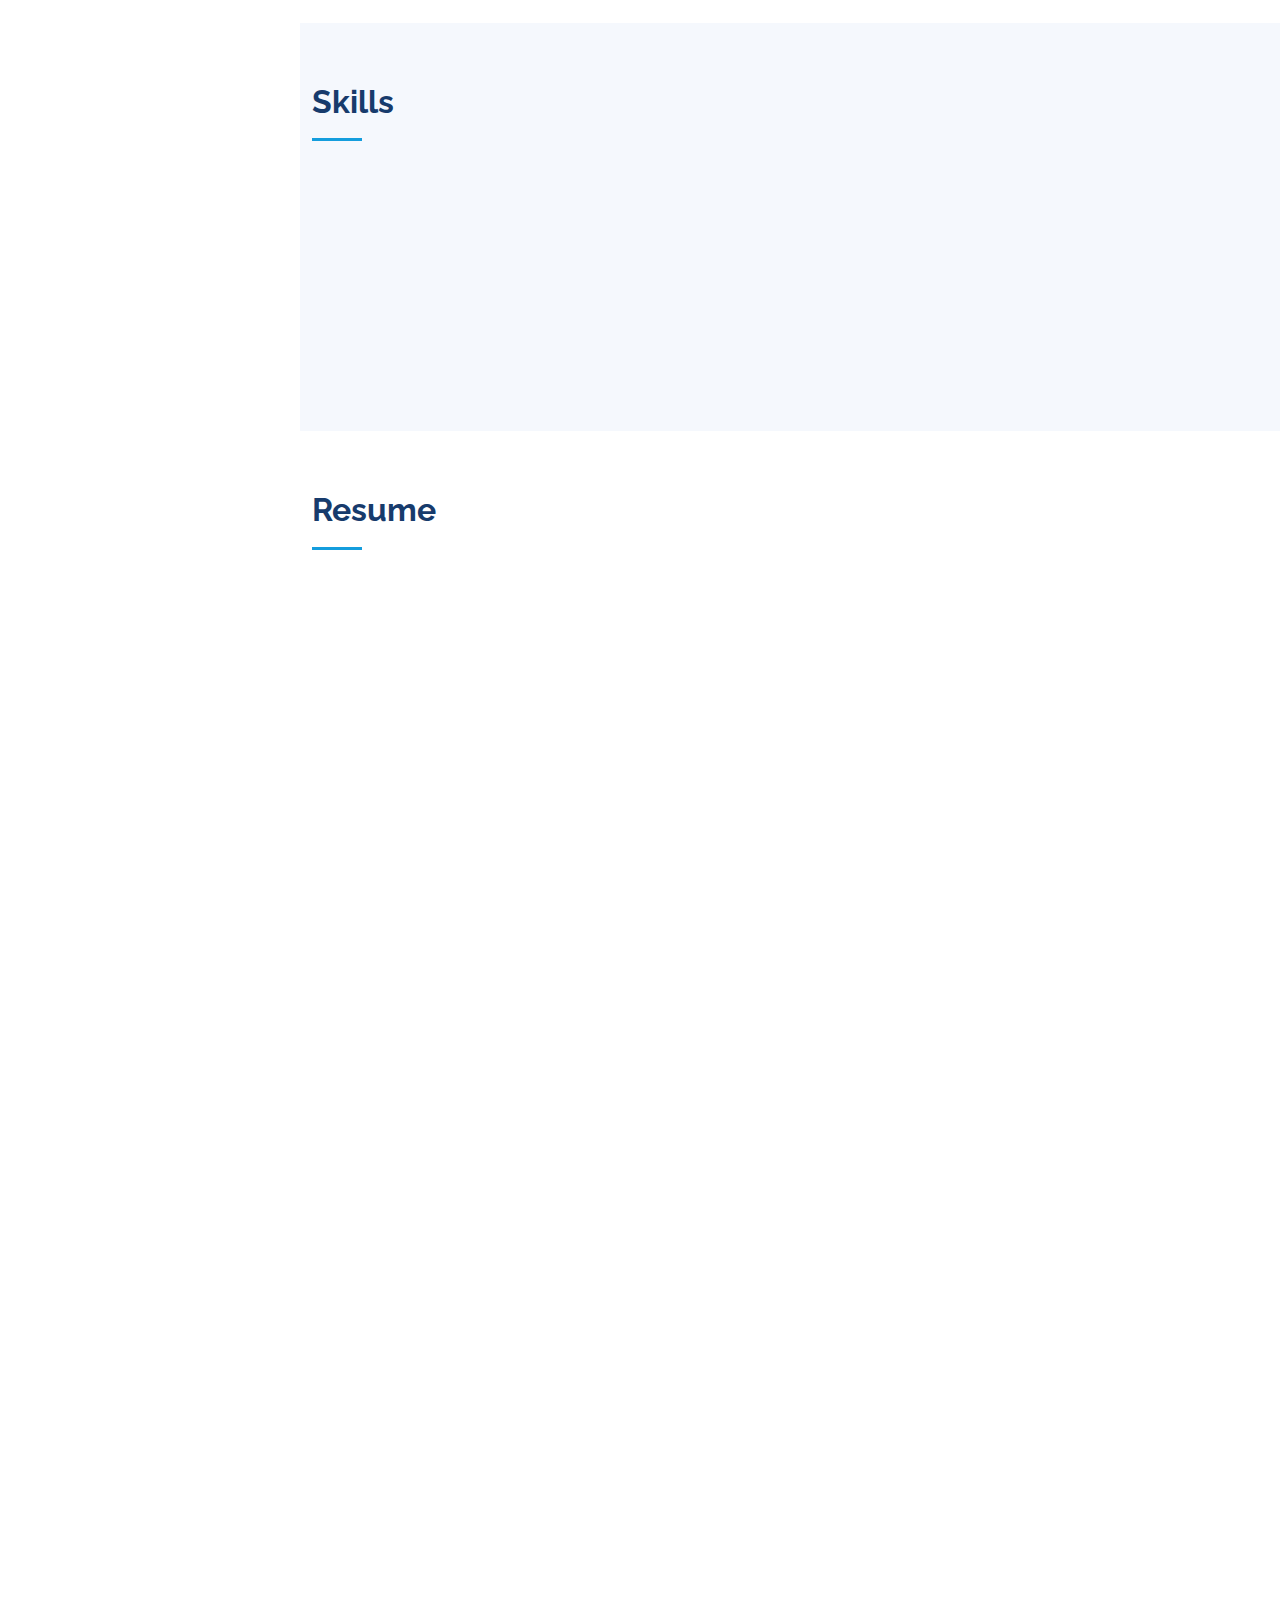
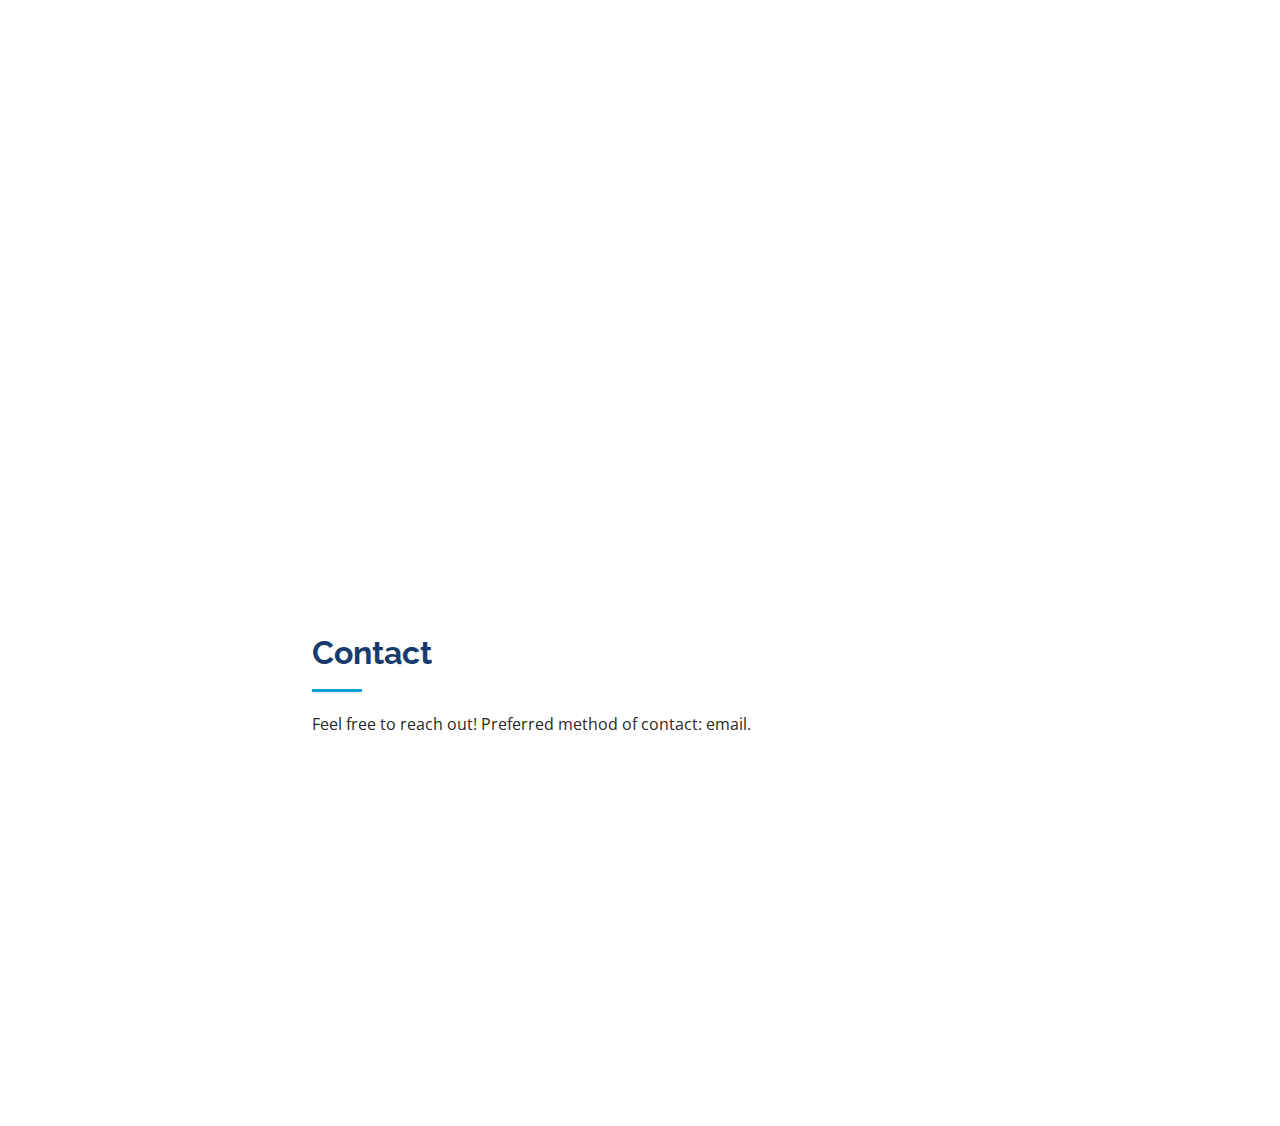
==== commit d57bd020: "writing span add" ====
--- a/index.html
+++ b/index.html
@@ -61,7 +61,7 @@
           <li><a href="#resume" class="nav-link"  class="nav-link scrollto"><i class="bx bx-file-blank"></i> <span>Resume</span></a></li>
           <!-- <li><a href="#blog" class="nav-link scrollto"><i class="bx bx-book-content"></i> <span>Blog</span></a></li> -->
           <li><a href="#contact" class="nav-link scrollto"><i class="bx bx-envelope"></i> <span>Contact</span></a></li>
-          <li class="nav-item"><a class="nav-link" href="blog.html"><i class="bx bx-book-content"></i>My Writing</a></li>
+          <li><a  href="blog.html"><i class="bx bx-book-content"></i><span>My Writing</span></a></li>
         </ul>
       </nav><!-- .nav-menu -->
     </div>
@@ -205,7 +205,8 @@
               <p><em>Analytical and driven University of Delaware Honors College rising-senior, Current AAA Insurance Quality Assurance Engineer Intern. Computer Science Major. Experience in research, leadership, programming, community building, and engineering.  Demonstrates effective analytical, organizational, and problem-solving skills.</em></p>
               <ul>
                 <li>Wilmington, DE</li>
-                <!--github and mail-->
+                <li><a href="https://www.linkedin.com/in/emmaframpton/">LinkedIn</a></li>
+                <li><a href="mailto:eframpt@udel.edu">eframpt@udel.edu</a></li>
               </ul>
             </div>
             <h3 class="resume-title">Education</h3>
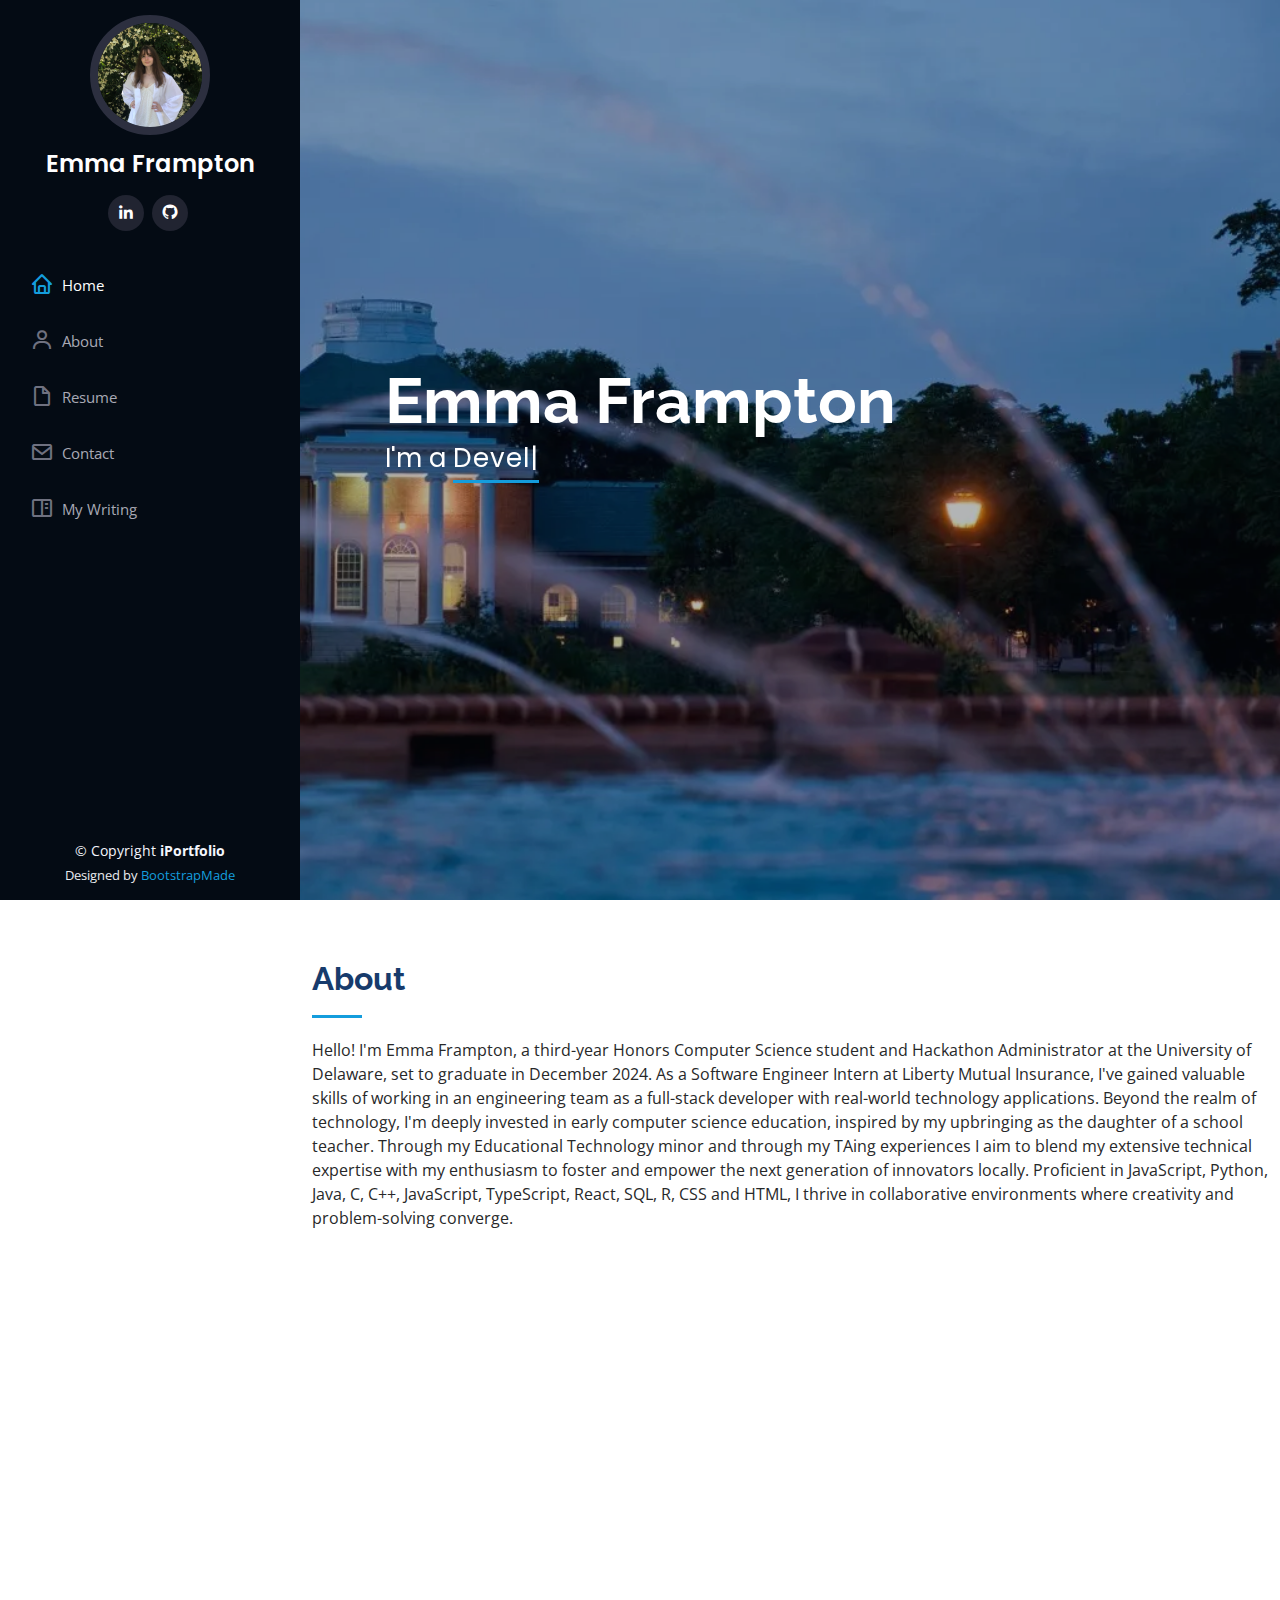
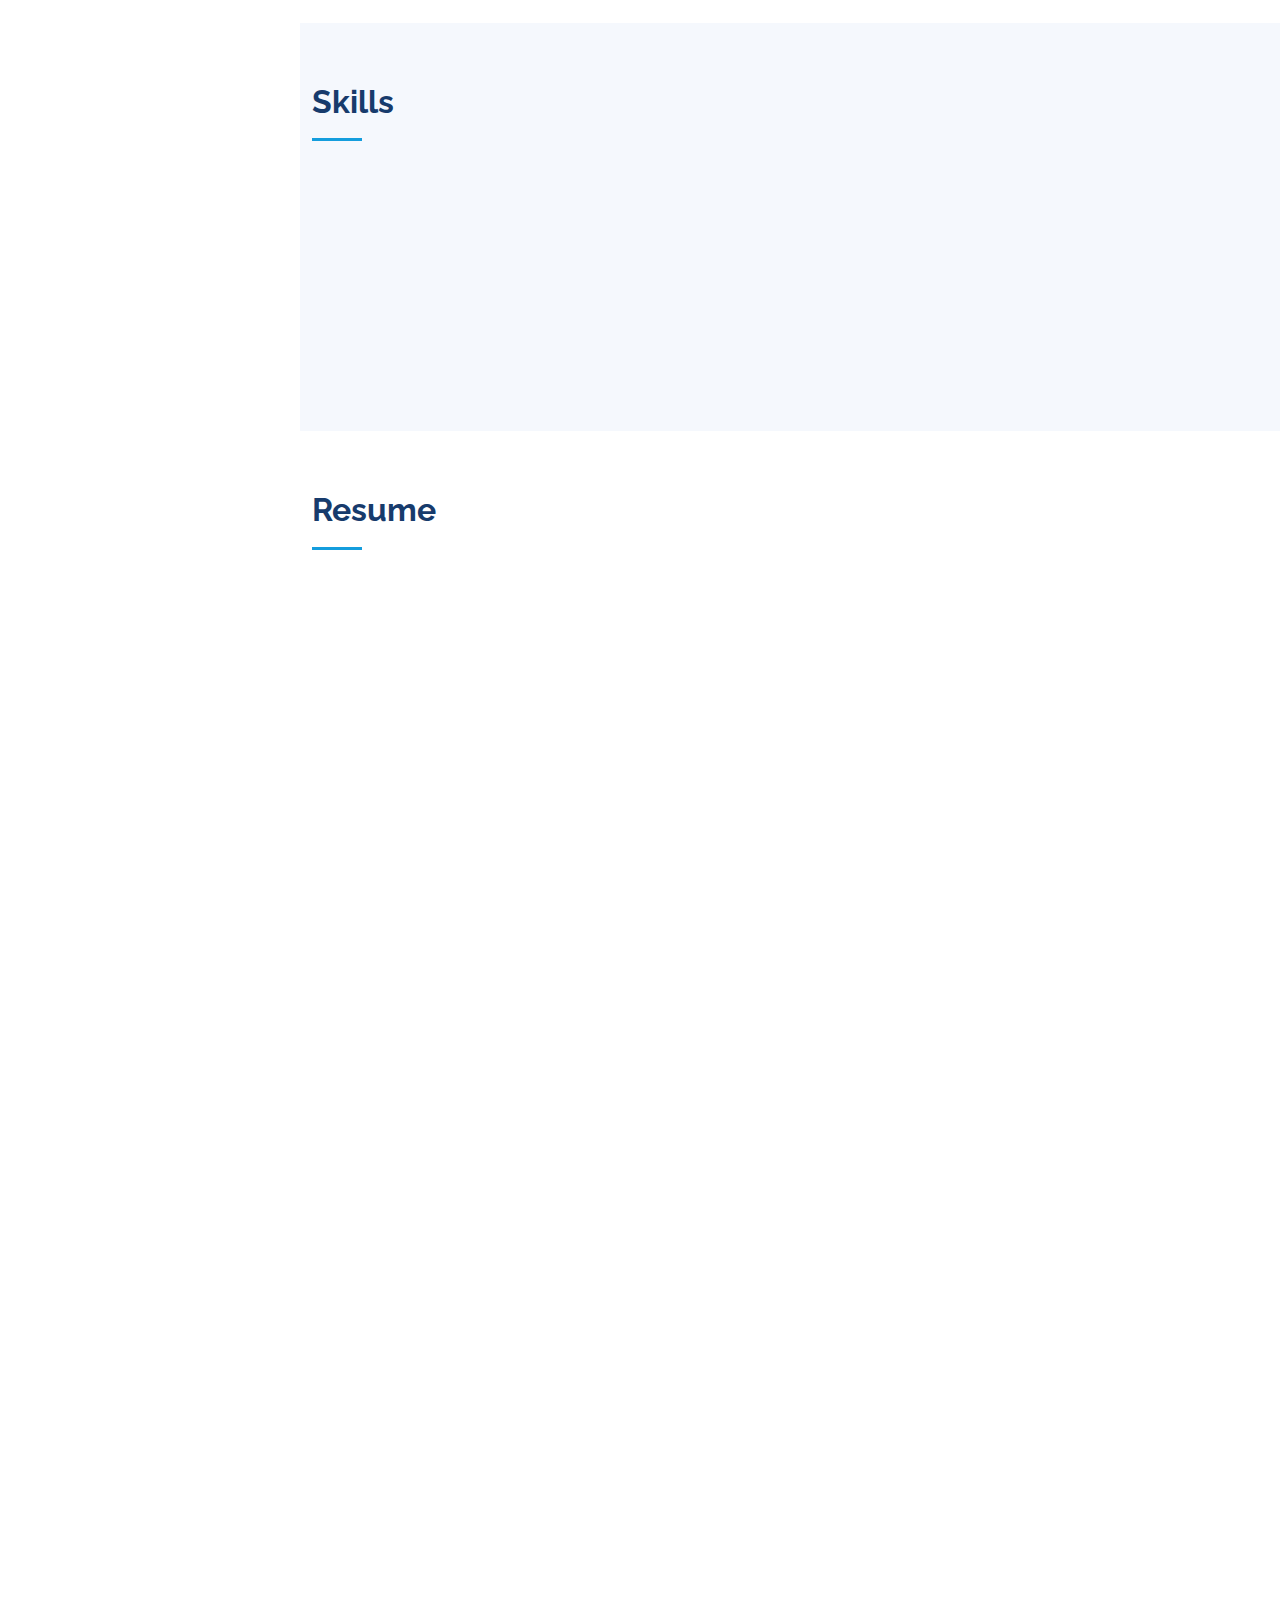
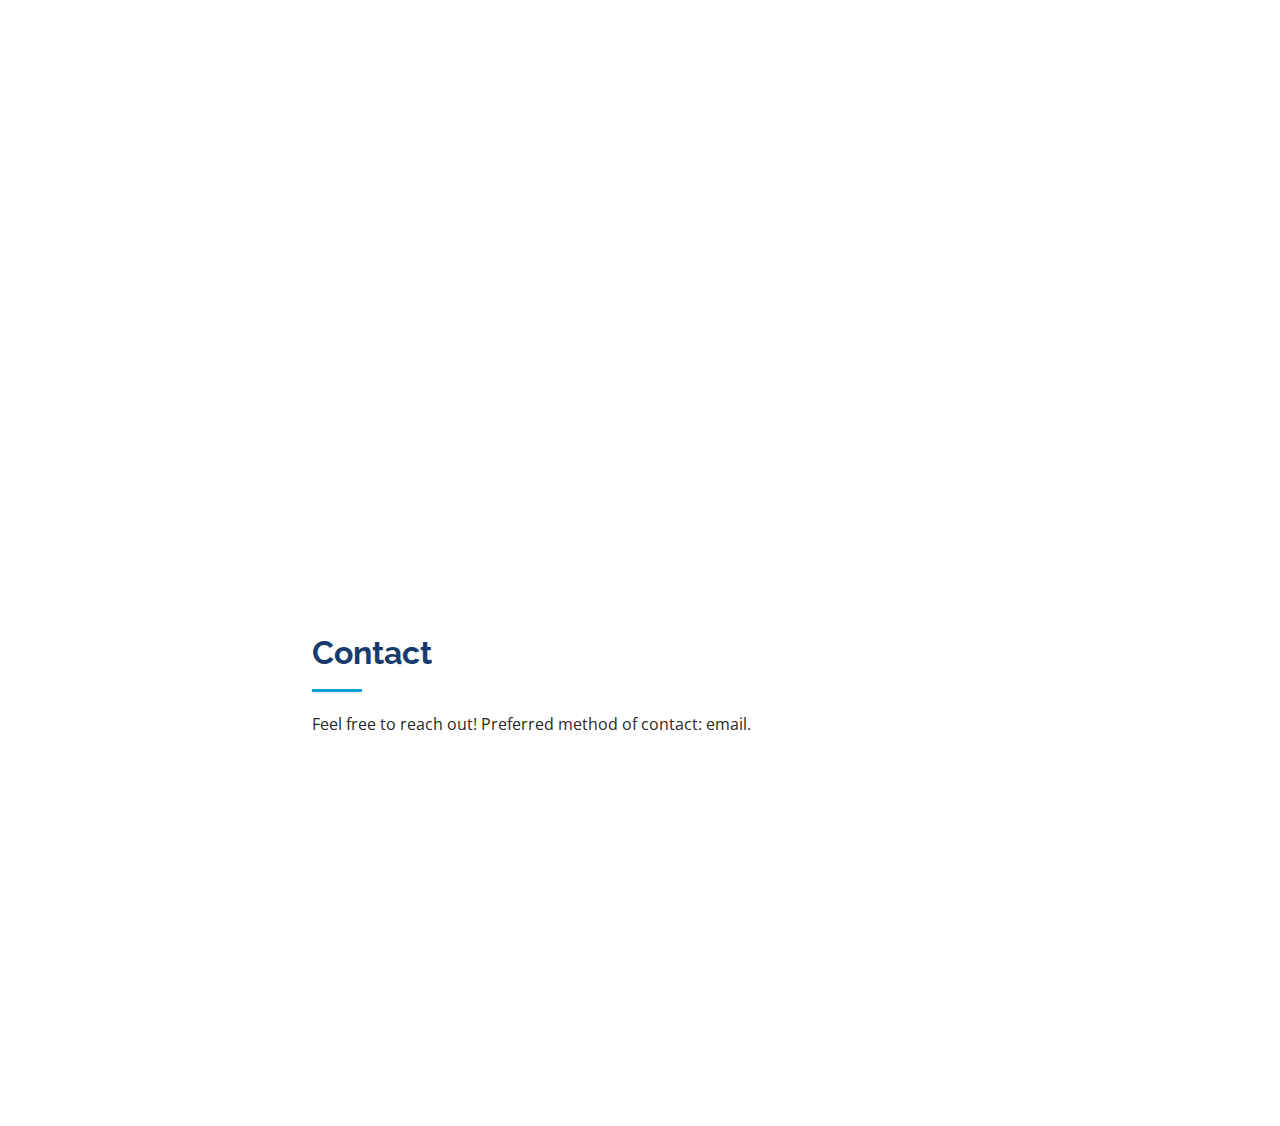
==== commit 4a53c8dc: "identical href" ====
--- a/index.html
+++ b/index.html
@@ -59,9 +59,8 @@
           <li><a href="#hero" class="nav-link scrollto active"><i class="bx bx-home"></i> <span>Home</span></a></li>
           <li><a href="#about" class="nav-link scrollto"><i class="bx bx-user"></i> <span>About</span></a></li>
           <li><a href="#resume" class="nav-link"  class="nav-link scrollto"><i class="bx bx-file-blank"></i> <span>Resume</span></a></li>
-          <!-- <li><a href="#blog" class="nav-link scrollto"><i class="bx bx-book-content"></i> <span>Blog</span></a></li> -->
           <li><a href="#contact" class="nav-link scrollto"><i class="bx bx-envelope"></i> <span>Contact</span></a></li>
-          <li><a  href="blog.html"><i class="bx bx-book-content"></i><span>My Writing</span></a></li>
+          <li><a href="#blog" class="blog.html"><i class="bx bx-book-content"></i><span>My Writing</span></a></li>
         </ul>
       </nav><!-- .nav-menu -->
     </div>
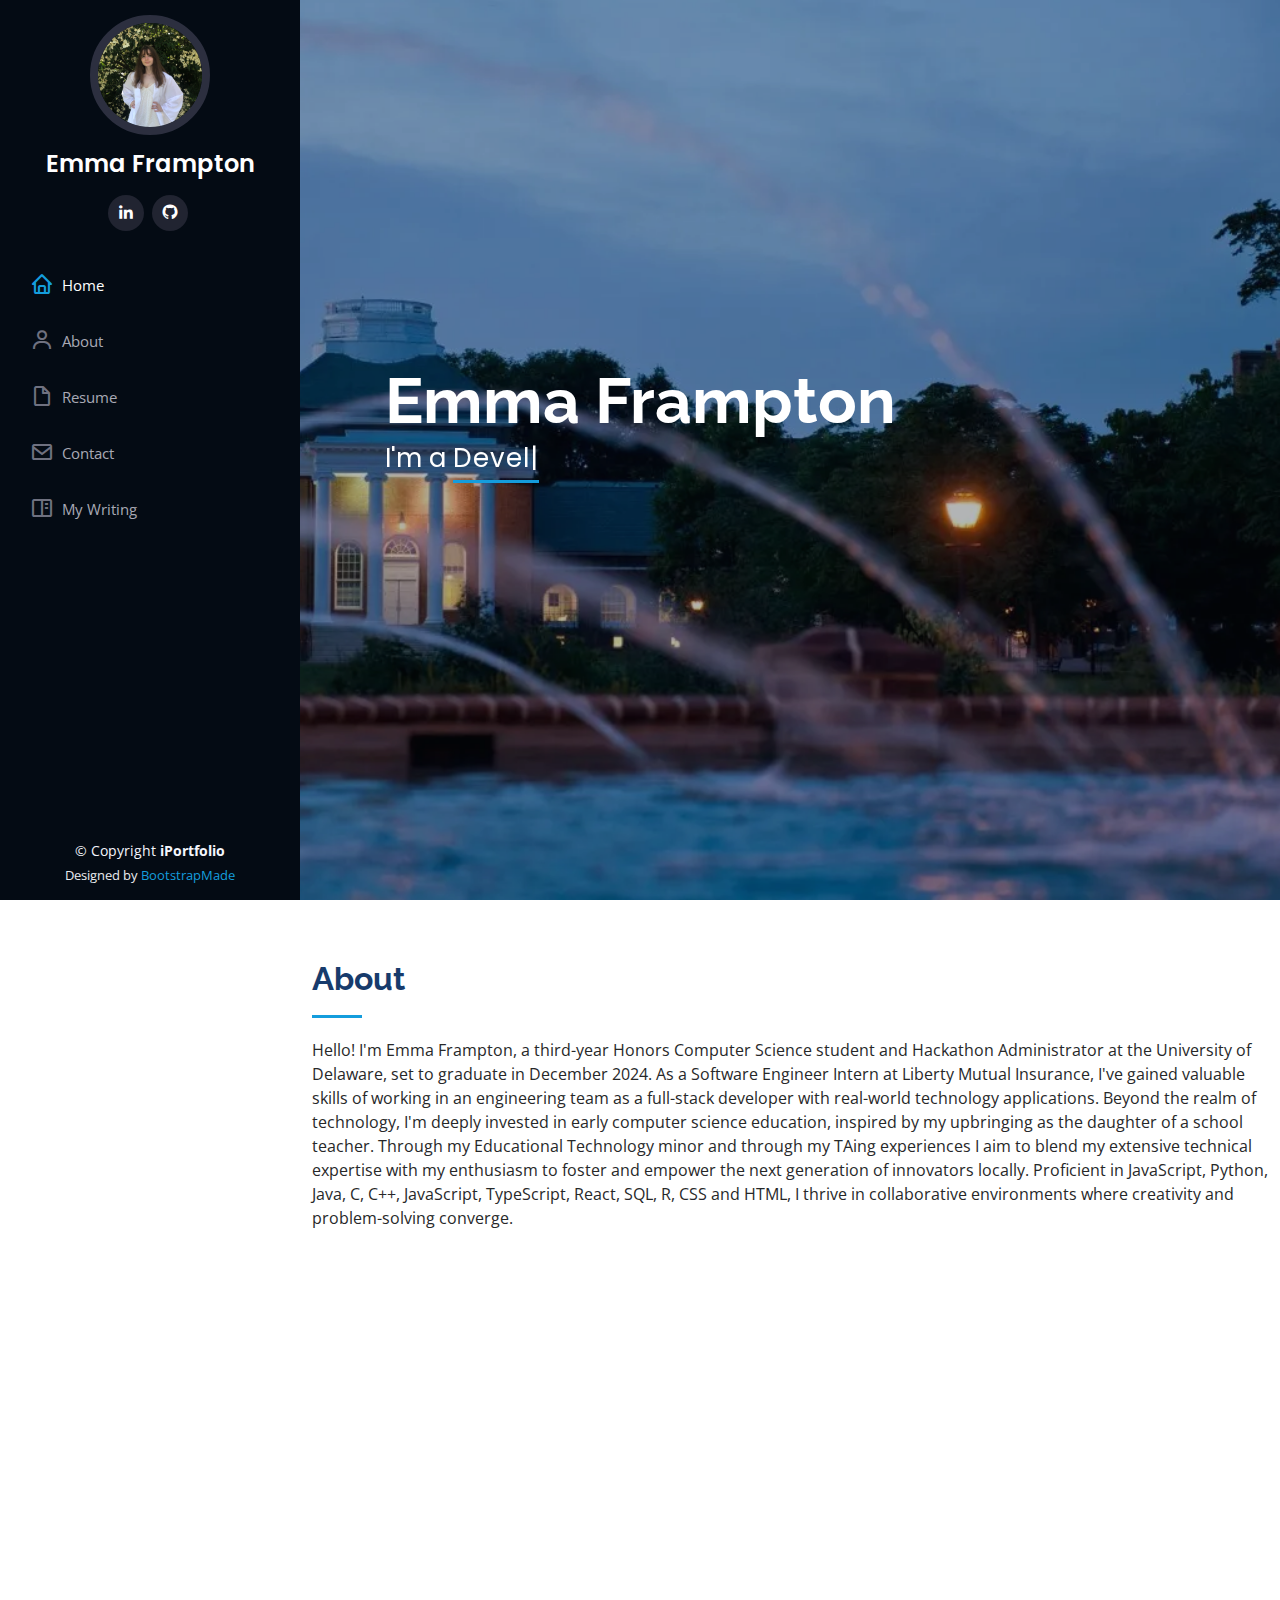
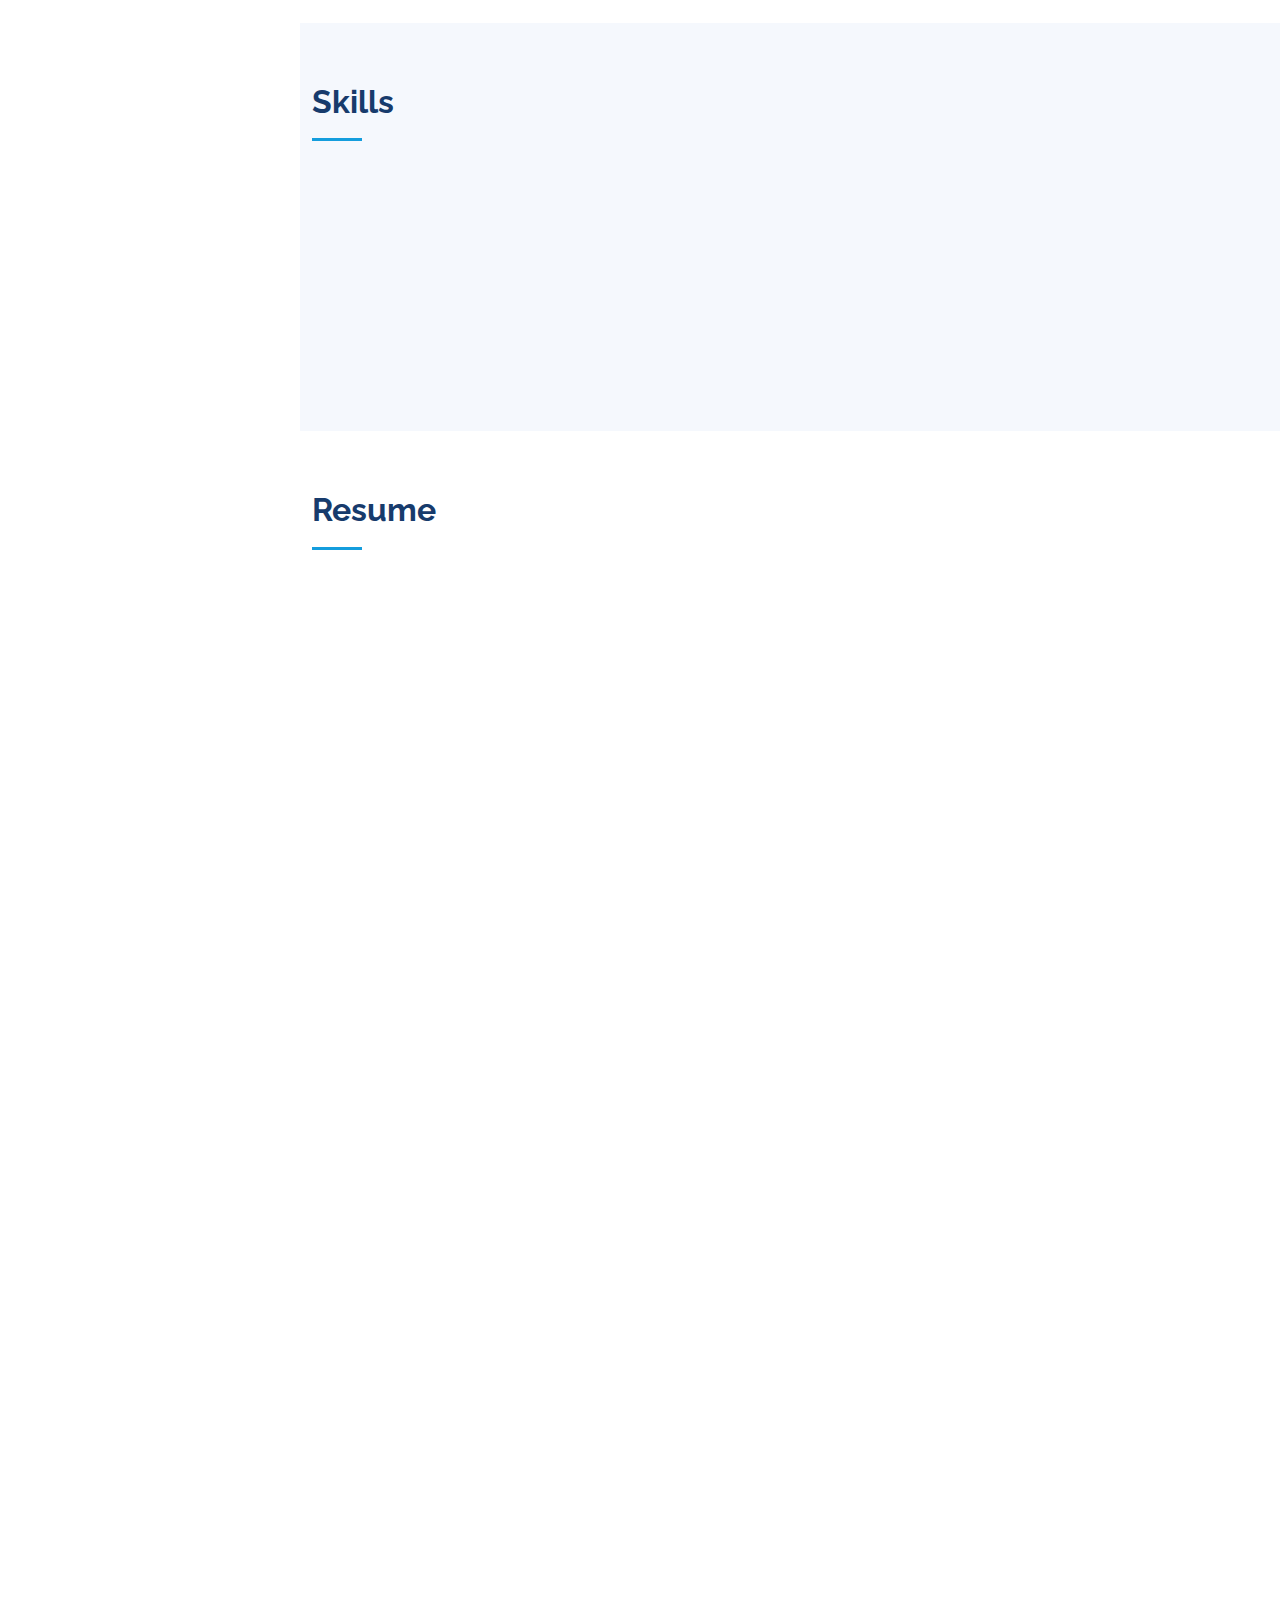
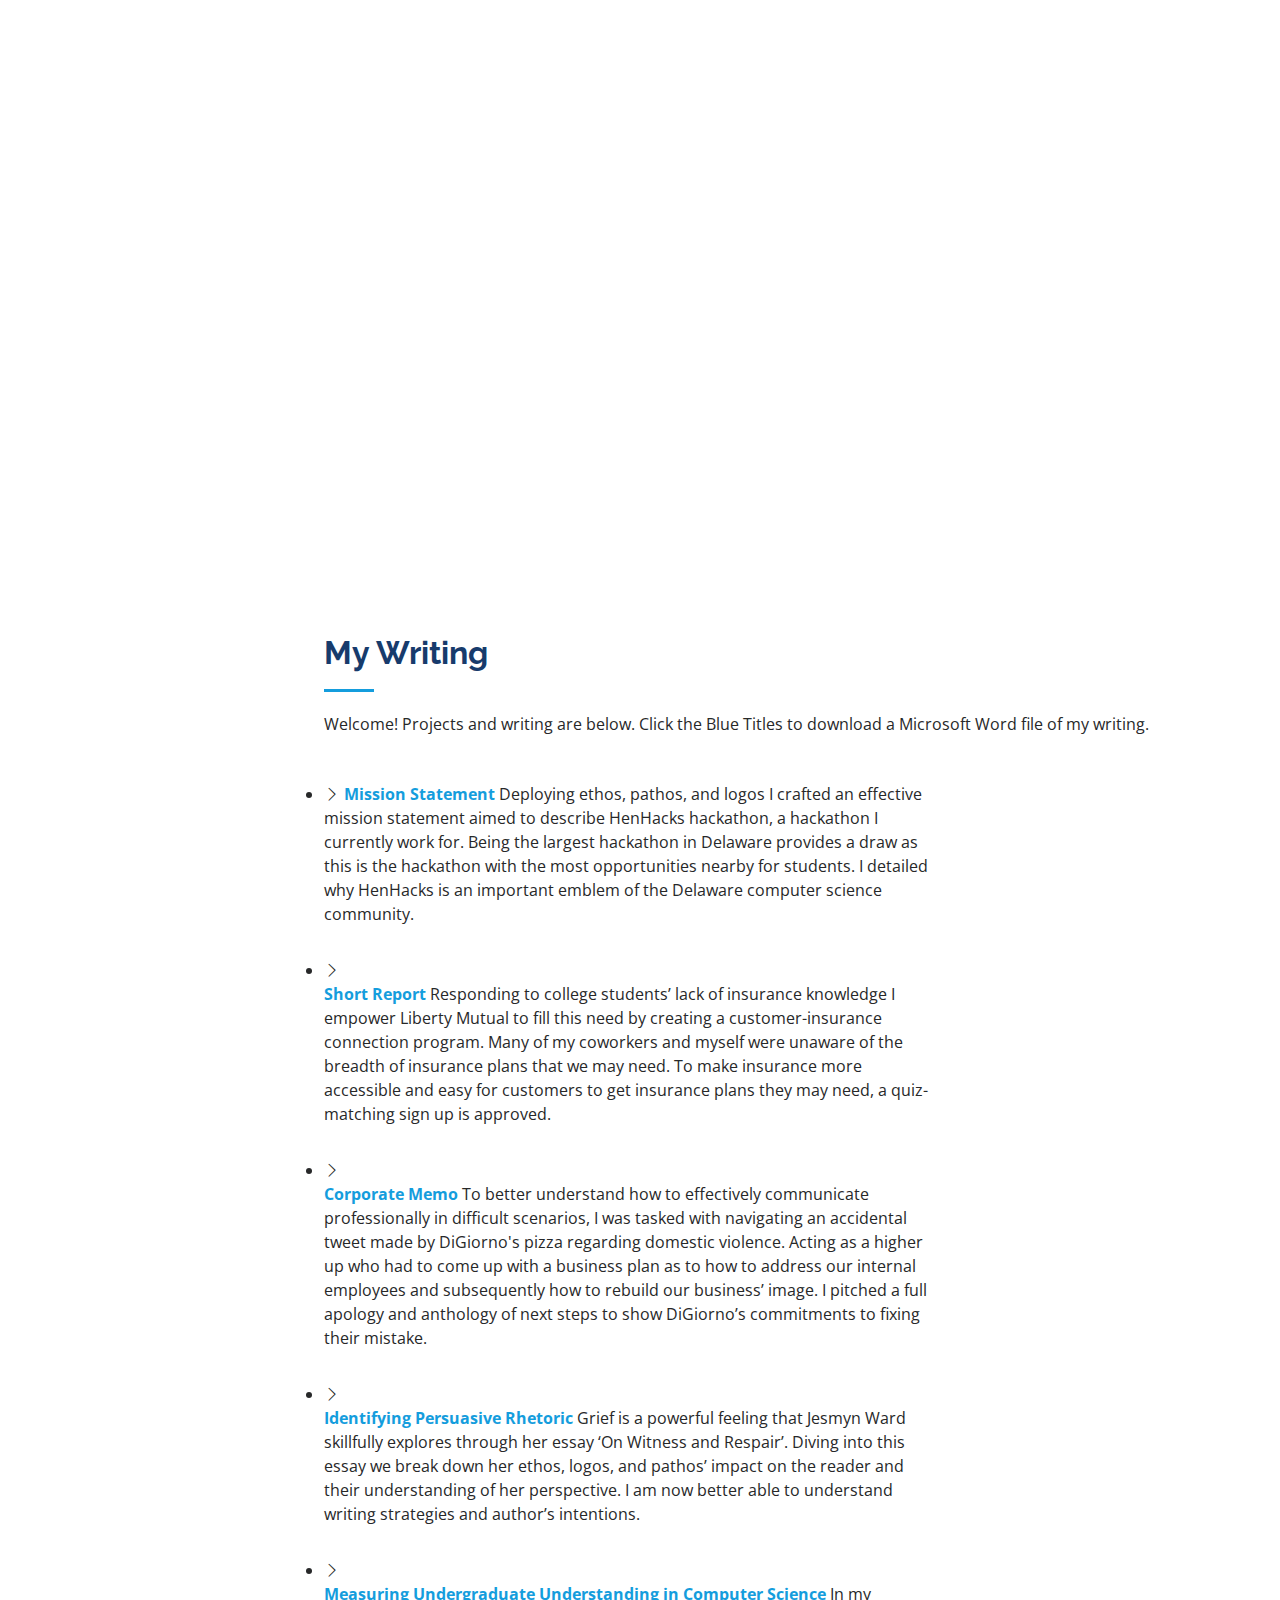
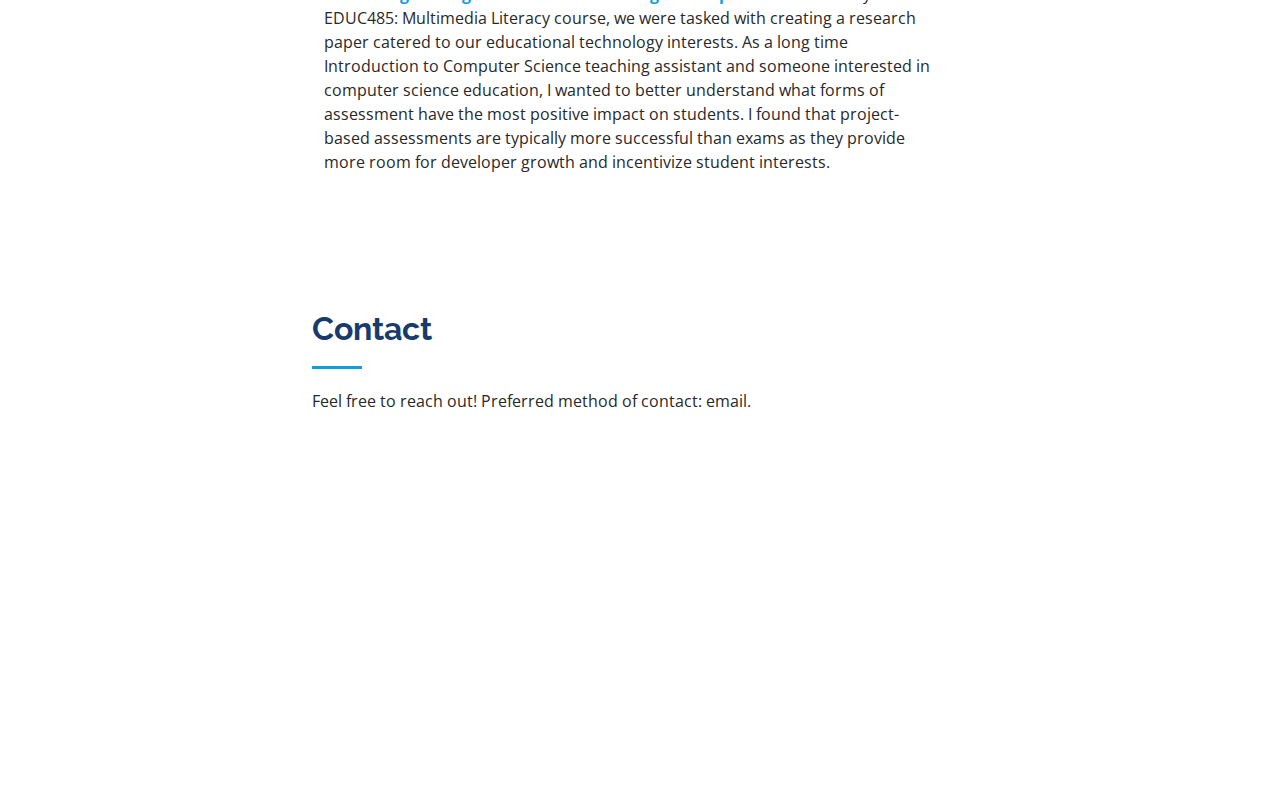
==== commit e5c9a1b5: "migrate to main" ====
--- a/index.html
+++ b/index.html
@@ -60,7 +60,7 @@
           <li><a href="#about" class="nav-link scrollto"><i class="bx bx-user"></i> <span>About</span></a></li>
           <li><a href="#resume" class="nav-link"  class="nav-link scrollto"><i class="bx bx-file-blank"></i> <span>Resume</span></a></li>
           <li><a href="#contact" class="nav-link scrollto"><i class="bx bx-envelope"></i> <span>Contact</span></a></li>
-          <li><a href="#blog" class="blog.html"><i class="bx bx-book-content"></i><span>My Writing</span></a></li>
+          <li><a href="#blog" class="nav-link scrollto"><i class="bx bx-book-content"></i><span>My Writing</span></a></li>
         </ul>
       </nav><!-- .nav-menu -->
     </div>
@@ -410,6 +410,109 @@
       </div>
     </section>--><!-- End About Me Section -->
 
+
+
+  
+    <!-- ======= My Writing Section ======= -->
+    <section id="blog" class="blog">
+      <div class="container">
+        
+      <div class="container">
+        <div class="section-title">
+          <h2>My Writing</h2>
+          <p>Welcome! Projects and writing are below. Click the Blue Titles to download a Microsoft Word file of my writing.</p>
+        </div>
+
+        <div class="row">
+          <div class="col-lg-8 pt-4 pt-lg-0 content" >
+            <p class="fst-italic">
+            </p>
+            <div class="row">
+                <ul>
+                  <li><i class="bi bi-chevron-right"></i> <strong><a href="FramptonCorporateMissionStatement.docx">Mission Statement</a></strong>
+                    Deploying ethos, pathos, and logos I crafted an effective mission statement aimed to describe HenHacks hackathon, 
+                    a hackathon I currently work for. Being the largest hackathon in Delaware provides a draw as this is the hackathon 
+                    with the most opportunities nearby for students. I detailed why HenHacks is an important emblem of the Delaware computer science community.
+<span><a  class="nav-link"></span></li>
+                </ul>
+            </div>
+          </div>
+        </div>
+
+        <div class="row">
+          <div class="col-lg-8 pt-4 pt-lg-0 content">
+            <p class="fst-italic">
+            </p>
+            <div class="row">
+                <ul>
+                  <li><i class="bi bi-chevron-right"></i> <strong><a href="FramptonShortReportLibertyMutualInsurance.docx">Short Report</a></strong>
+                    Responding to college students’ lack of insurance knowledge I empower Liberty Mutual to fill this need by creating
+                     a customer-insurance connection program. Many of my coworkers and myself were unaware of the breadth of insurance
+                      plans that we may need. To make insurance more accessible and easy for customers to get insurance plans they may
+                       need, a quiz-matching sign up is approved.
+                  <span><a  class="nav-link"></span></li>
+                </ul>
+            </div>
+          </div>
+        </div>
+
+        <div class="row">
+          <div class="col-lg-8 pt-4 pt-lg-0 content">
+            <p class="fst-italic">
+            </p>
+            <div class="row">
+                <ul>
+                  <li><i class="bi bi-chevron-right"></i> <strong><a href="FramptonMemoDiGiornoTweet.docx">Corporate Memo</a></strong>
+                    To better understand how to effectively communicate professionally in difficult scenarios, I was tasked with
+                    navigating an accidental tweet made by DiGiorno's pizza regarding domestic violence. Acting as a higher up
+                    who had to come up with a business plan as to how to address our internal employees and subsequently how to
+                     rebuild our business’ image. I pitched a full apology and anthology of next steps to show DiGiorno’s commitments
+                    to fixing their mistake.
+<span><a  class="nav-link"></span></li>
+                </ul>
+            </div>
+          </div>
+        </div>
+
+        <div class="row">
+          <div class="col-lg-8 pt-4 pt-lg-0 content" >
+            <p class="fst-italic">
+            </p>
+            <div class="row">
+                <ul>
+                  <li><i class="bi bi-chevron-right"></i> <strong><a href="FramptonIdentifyingPersuasiveRhetoric.docx">Identifying Persuasive Rhetoric</a></strong>
+                    Grief is a powerful feeling that Jesmyn Ward skillfully explores through her essay ‘On Witness and Respair’.
+                    Diving into this essay we break down her ethos, logos, and pathos’ impact on the reader and their understanding
+                    of her perspective. I am now better able to understand writing strategies and author’s intentions.
+<span><a  class="nav-link"></span></li>
+                </ul>
+            </div>
+          </div>
+        </div>
+  
+  <div class="row">
+    <div class="col-lg-8 pt-4 pt-lg-0 content">
+      <p class="fst-italic">
+      </p>
+      <div class="row">
+          <ul>
+            <li><i class="bi bi-chevron-right"></i> <strong><a href="Measuring Undergraduate Understanding in Computer Science.docx">Measuring Undergraduate Understanding in Computer Science</a></strong>
+              In my EDUC485: Multimedia Literacy course, we were tasked with creating a research paper catered to our educational technology
+              interests. As a long time Introduction to Computer Science teaching assistant and someone interested in computer science education, I
+              wanted to better understand what forms of assessment have the most positive impact on students. I found that project-based assessments
+              are typically more successful than exams as they provide more room for developer growth and incentivize student interests.
+<span><a  class="nav-link"></span></li>
+                </ul>
+            </div>
+          </div>
+        </div>
+
+      </div>
+    
+    </section><!-- End Contact Section -->
+
+
+
     <!-- ======= Contact Section ======= -->
     <section id="contact" class="contact">
       <div class="container">
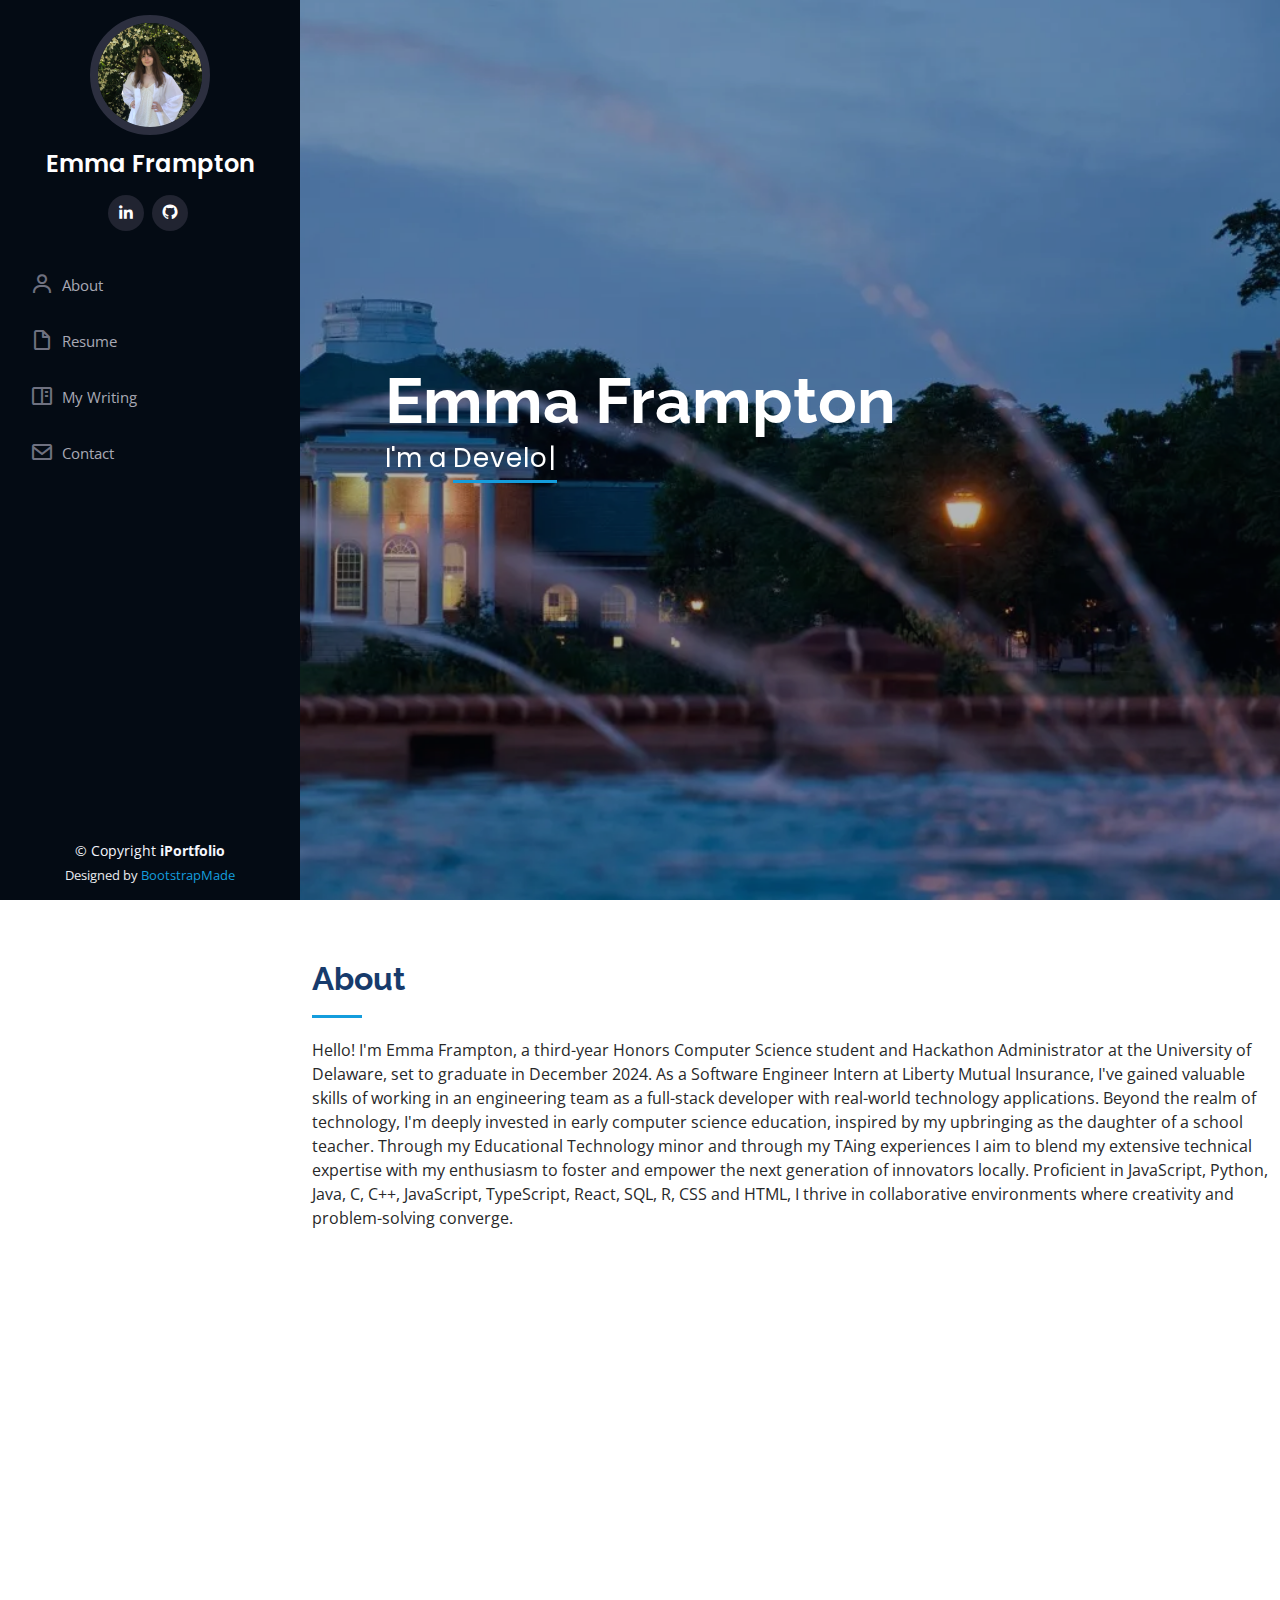
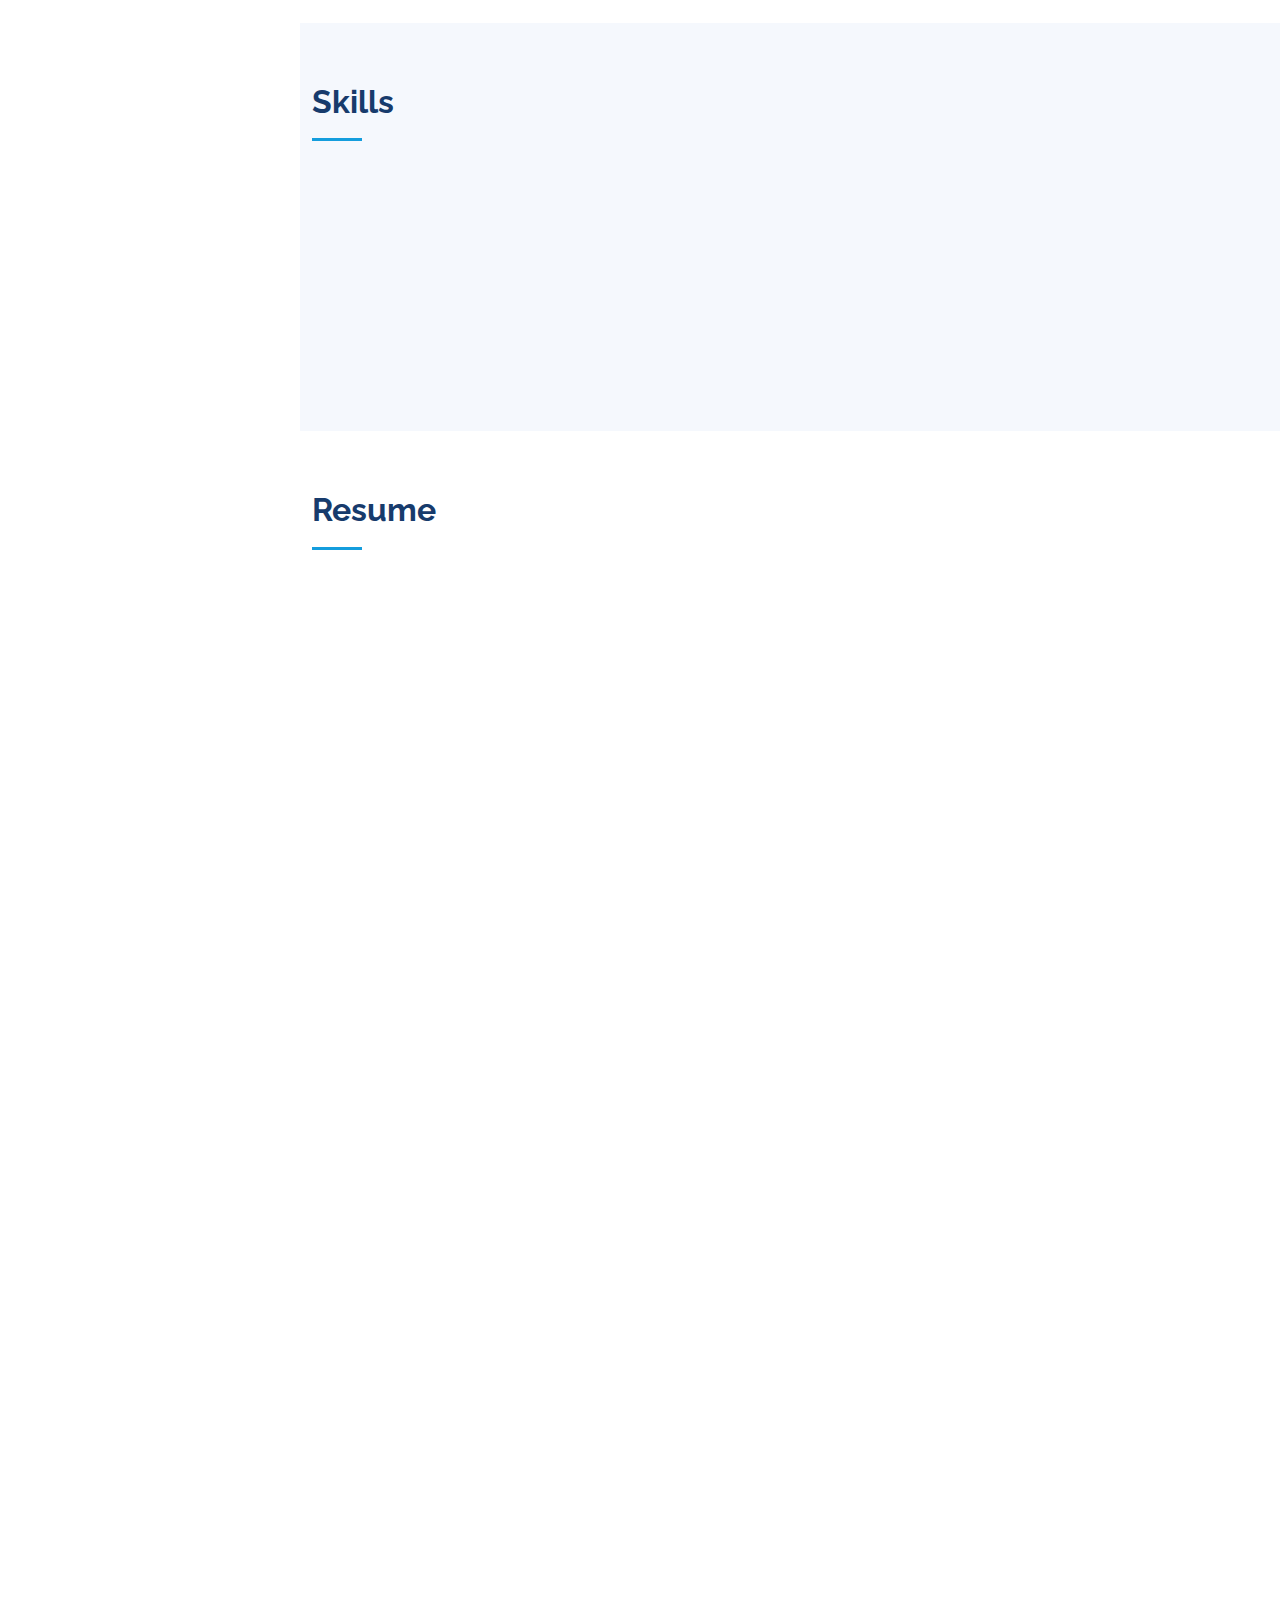
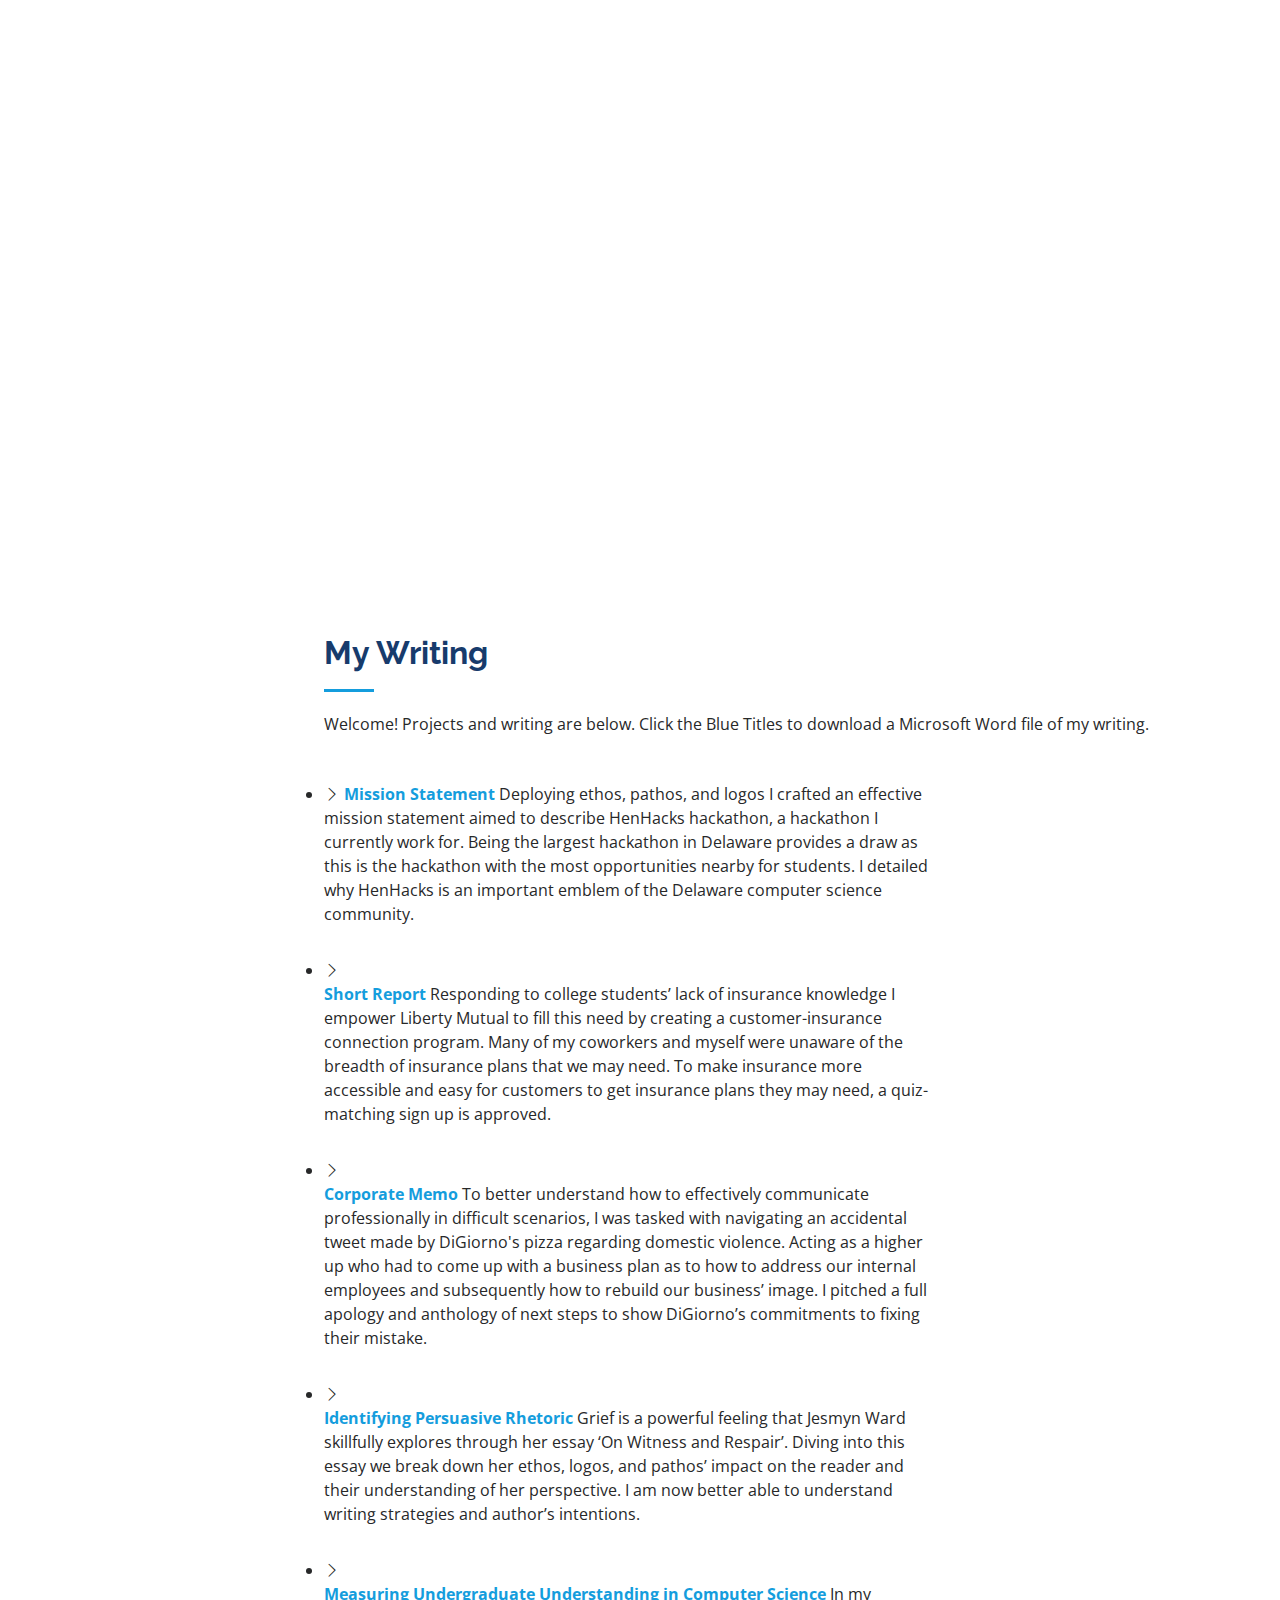
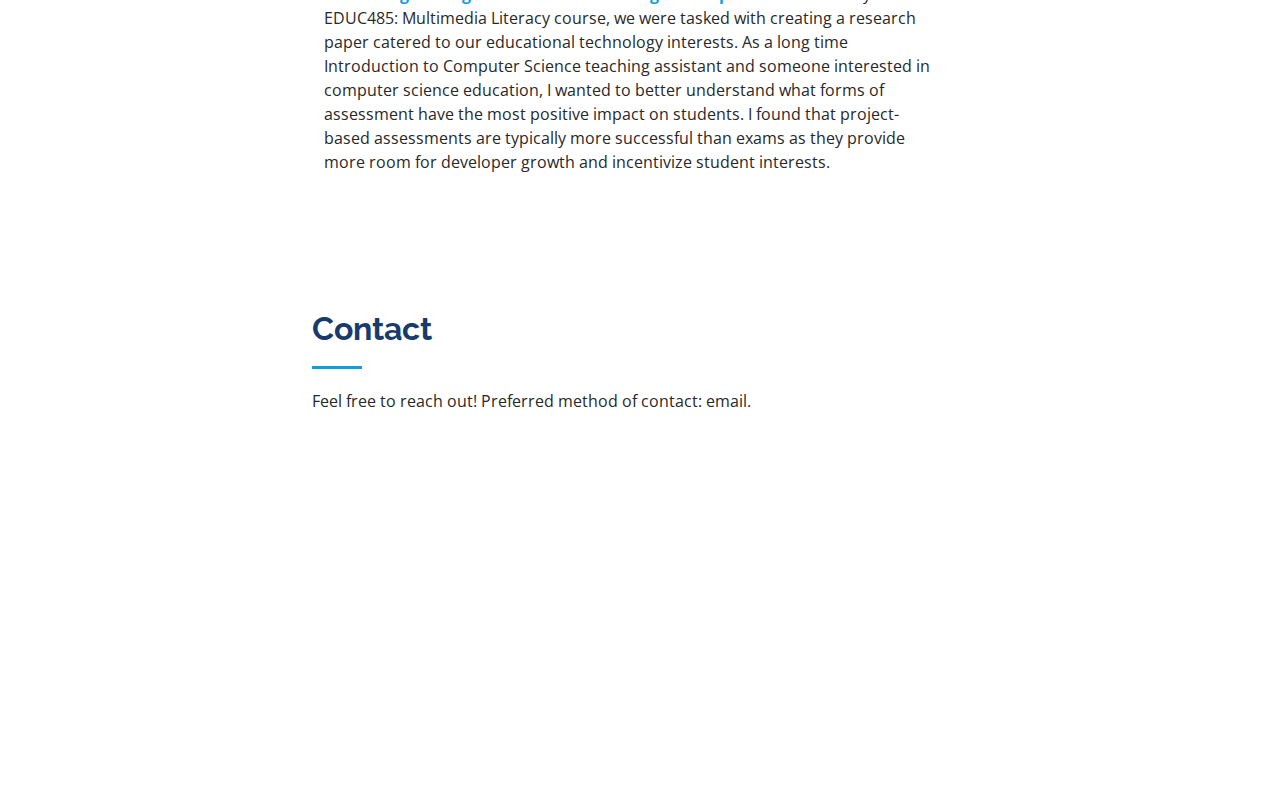
==== commit fcee4173: "remove home" ====
--- a/index.html
+++ b/index.html
@@ -56,11 +56,10 @@
 
       <nav id="navbar" class="nav-menu navbar">
         <ul>
-          <li><a href="#hero" class="nav-link scrollto active"><i class="bx bx-home"></i> <span>Home</span></a></li>
           <li><a href="#about" class="nav-link scrollto"><i class="bx bx-user"></i> <span>About</span></a></li>
           <li><a href="#resume" class="nav-link"  class="nav-link scrollto"><i class="bx bx-file-blank"></i> <span>Resume</span></a></li>
+          <li><a href="#blog" class="nav-link scrollto"><i class="bx bx-book-content"></i><span>My Writing</span></a></li>
           <li><a href="#contact" class="nav-link scrollto"><i class="bx bx-envelope"></i> <span>Contact</span></a></li>
-          <li><a href="#blog" class="nav-link scrollto"><i class="bx bx-book-content"></i><span>My Writing</span></a></li>
         </ul>
       </nav><!-- .nav-menu -->
     </div>
